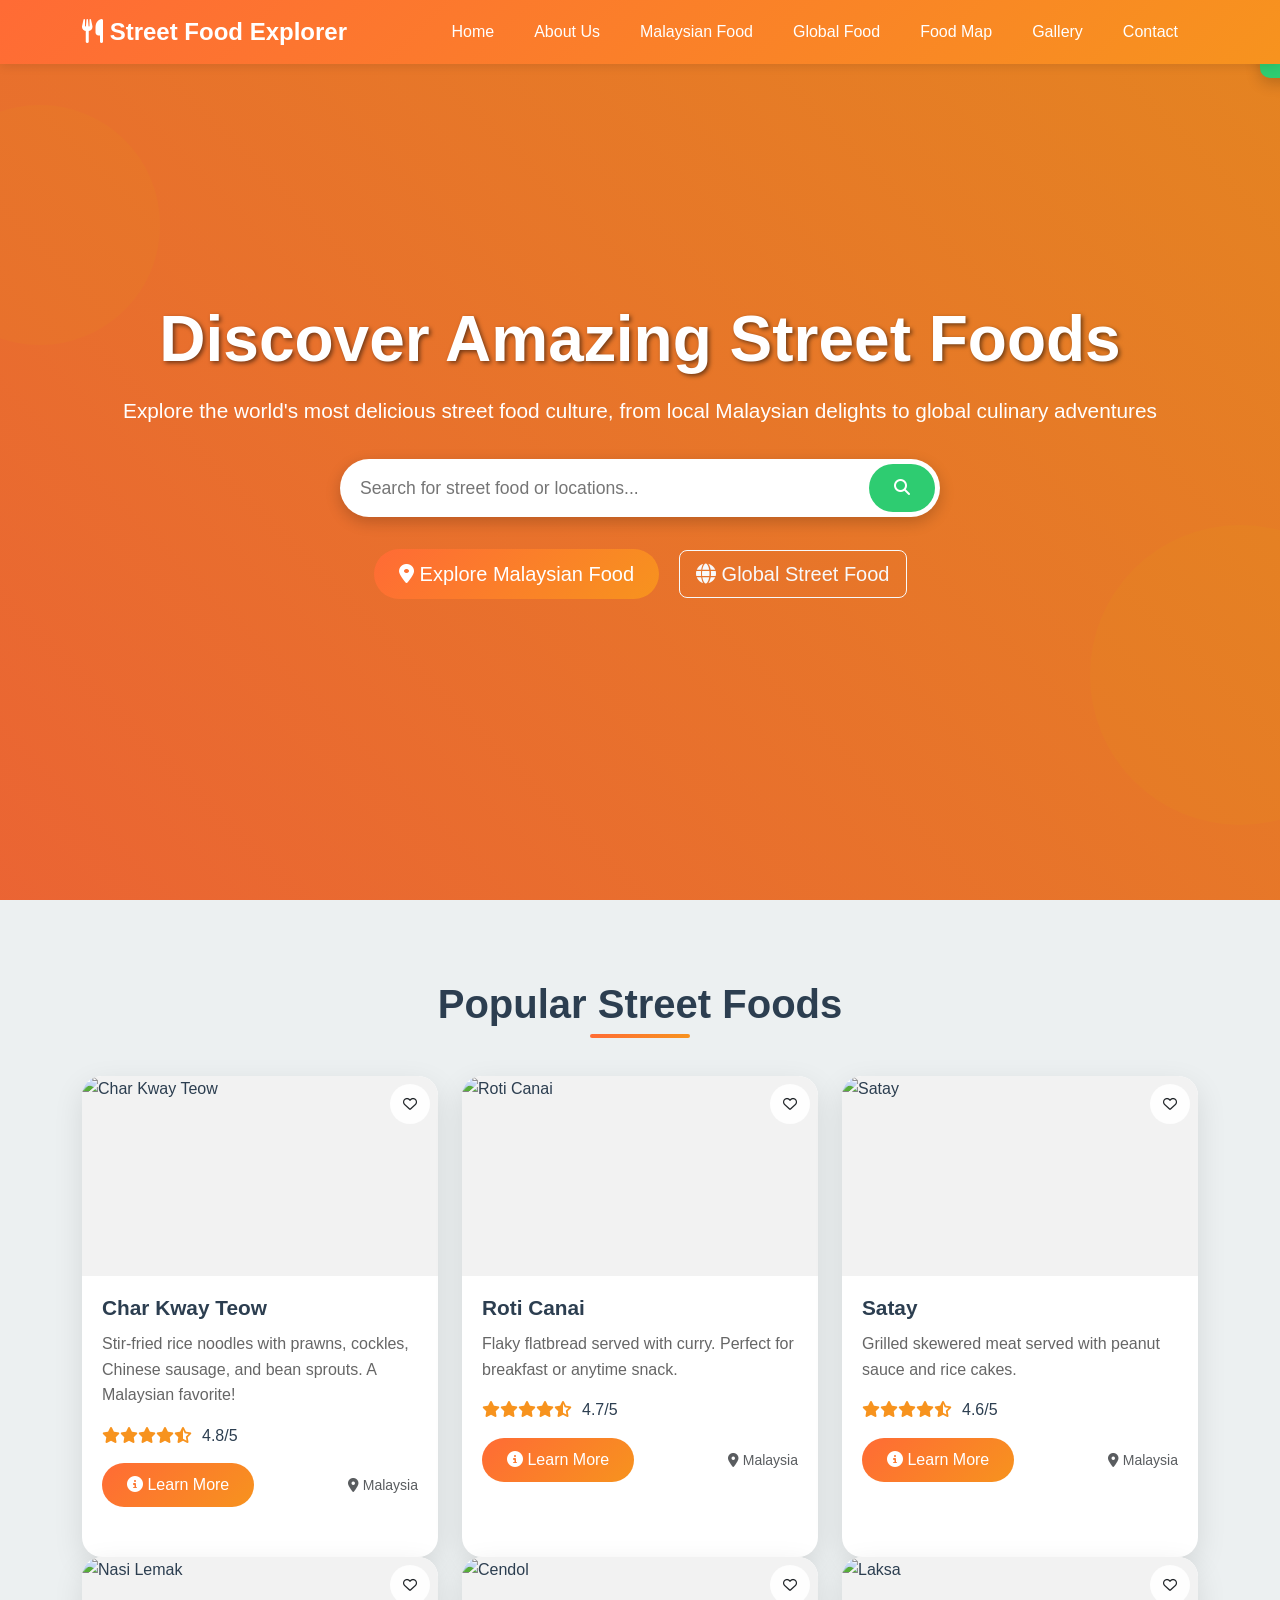
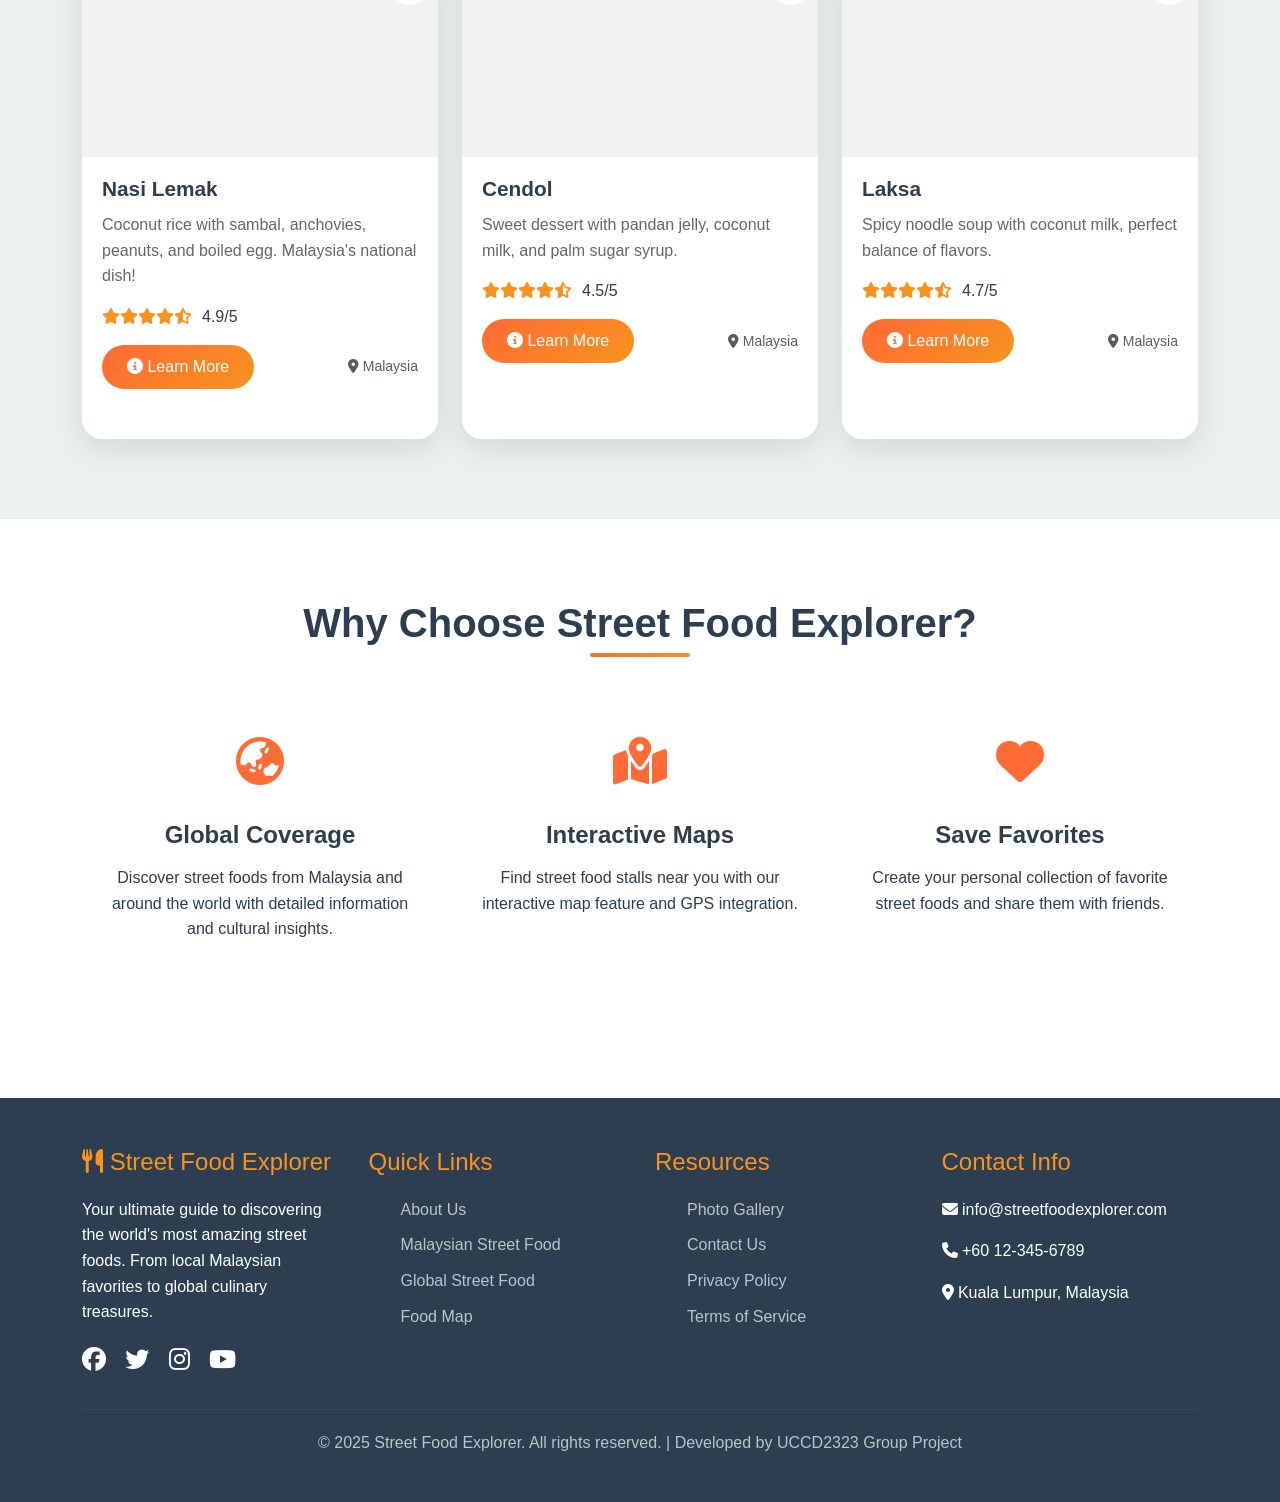
==== index.html @ 6f1123dd "Add files via upload" ====
<!DOCTYPE html>
<html lang="en">

<head>
    <meta charset="UTF-8">
    <meta name="viewport" content="width=device-width, initial-scale=1.0">
    <title>Street Food Explorer - Discover Amazing Street Foods</title>
    <link href="https://cdnjs.cloudflare.com/ajax/libs/bootstrap/5.3.0/css/bootstrap.min.css" rel="stylesheet">
    <link href="https://cdnjs.cloudflare.com/ajax/libs/font-awesome/6.4.0/css/all.min.css" rel="stylesheet">
    <link href="https://cdnjs.cloudflare.com/ajax/libs/animate.css/4.1.1/animate.min.css" rel="stylesheet">
    <style>
        :root {
            --primary-color: #ff6b35;
            --secondary-color: #f7931e;
            --accent-color: #2ecc71;
            --dark-color: #2c3e50;
            --light-color: #ecf0f1;
        }

        * {
            margin: 0;
            padding: 0;
            box-sizing: border-box;
        }

        body {
            font-family: 'Segoe UI', Tahoma, Geneva, Verdana, sans-serif;
            line-height: 1.6;
            color: var(--dark-color);
        }

        /* Navigation */
        .navbar {
            background: linear-gradient(135deg, var(--primary-color), var(--secondary-color));
            box-shadow: 0 2px 10px rgba(0, 0, 0, 0.1);
        }

        .navbar-brand {
            font-weight: bold;
            font-size: 1.5rem;
            color: white !important;
        }

        .navbar-nav .nav-link {
            color: white !important;
            font-weight: 500;
            transition: all 0.3s ease;
            margin: 0 5px;
            border-radius: 5px;
            padding: 8px 15px !important;
        }

        .navbar-nav .nav-link:hover {
            background-color: rgba(255, 255, 255, 0.2);
            transform: translateY(-2px);
        }

        /* Hero Section */
        .hero {
            background: linear-gradient(rgba(0, 0, 0, 0.4), rgba(0, 0, 0, 0.4)), url('data:image/svg+xml,<svg xmlns="http://www.w3.org/2000/svg" viewBox="0 0 1200 600"><rect fill="%23ff6b35" width="1200" height="600"/><circle fill="%23f7931e" cx="200" cy="150" r="80"/><circle fill="%23f7931e" cx="1000" cy="450" r="100"/><rect fill="%23ffffff" opacity="0.1" x="0" y="0" width="1200" height="600"/></svg>');
            background-size: cover;
            background-position: center;
            height: 100vh;
            display: flex;
            align-items: center;
            color: white;
            text-align: center;
            position: relative;
            overflow: hidden;
        }

        .hero::before {
            content: '';
            position: absolute;
            top: 0;
            left: 0;
            right: 0;
            bottom: 0;
            background: linear-gradient(45deg, var(--primary-color), var(--secondary-color));
            opacity: 0.8;
        }

        .hero-content {
            position: relative;
            z-index: 2;
        }

        .hero h1 {
            font-size: 4rem;
            font-weight: bold;
            margin-bottom: 1rem;
            text-shadow: 2px 2px 4px rgba(0, 0, 0, 0.5);
        }

        .hero p {
            font-size: 1.3rem;
            margin-bottom: 2rem;
        }

        .search-container {
            max-width: 600px;
            margin: 2rem auto;
            position: relative;
        }

        .search-input {
            padding: 15px 60px 15px 20px;
            border: none;
            border-radius: 50px;
            font-size: 1.1rem;
            width: 100%;
            box-shadow: 0 5px 15px rgba(0, 0, 0, 0.2);
        }

        .search-btn {
            position: absolute;
            right: 5px;
            top: 5px;
            bottom: 5px;
            border: none;
            background: var(--accent-color);
            color: white;
            border-radius: 50px;
            padding: 0 25px;
            cursor: pointer;
            transition: all 0.3s ease;
        }

        .search-btn:hover {
            background: #27ae60;
            transform: scale(1.05);
        }

        /* Popular Foods Section */
        .popular-foods {
            padding: 80px 0;
            background: var(--light-color);
        }

        .section-title {
            text-align: center;
            margin-bottom: 3rem;
            font-size: 2.5rem;
            font-weight: bold;
            color: var(--dark-color);
            position: relative;
        }

        .section-title::after {
            content: '';
            position: absolute;
            bottom: -10px;
            left: 50%;
            transform: translateX(-50%);
            width: 100px;
            height: 4px;
            background: linear-gradient(135deg, var(--primary-color), var(--secondary-color));
            border-radius: 2px;
        }

        .food-card {
            background: white;
            border-radius: 20px;
            overflow: hidden;
            box-shadow: 0 10px 30px rgba(0, 0, 0, 0.1);
            transition: all 0.3s ease;
            margin-bottom: 30px;
            height: 100%;
        }

        .food-card:hover {
            transform: translateY(-10px);
            box-shadow: 0 20px 40px rgba(0, 0, 0, 0.2);
        }


        .food-image {
            width: 100%;
            height: 200px;
            position: relative;
            overflow: hidden;
            background: #f2f2f2; /* optional placeholder bg */
        }

        .food-image img {
            width: 100%;
            height: 100%;
            object-fit: cover;
            display: block;
        }

        .food-content {
            padding: 20px;
        }

        .food-title {
            font-size: 1.3rem;
            font-weight: bold;
            margin-bottom: 10px;
            color: var(--dark-color);
        }

        .food-description {
            color: #666;
            margin-bottom: 15px;
            line-height: 1.6;
        }

        .food-rating {
            display: flex;
            align-items: center;
            margin-bottom: 15px;
        }

        .stars {
            color: var(--secondary-color);
            margin-right: 10px;
        }

        .btn-custom {
            background: linear-gradient(135deg, var(--primary-color), var(--secondary-color));
            border: none;
            color: white;
            padding: 10px 25px;
            border-radius: 25px;
            text-decoration: none;
            transition: all 0.3s ease;
            display: inline-block;
            font-weight: 500;
        }

        .btn-custom:hover {
            color: white;
            transform: translateY(-2px);
            box-shadow: 0 5px 15px rgba(255, 107, 53, 0.4);
        }

        /* Features Section */
        .features {
            padding: 80px 0;
            background: white;
        }

        .feature-card {
            text-align: center;
            padding: 30px 20px;
            margin-bottom: 30px;
            border-radius: 15px;
            transition: all 0.3s ease;
        }

        .feature-card:hover {
            background: var(--light-color);
            transform: translateY(-5px);
        }

        .feature-icon {
            font-size: 3rem;
            color: var(--primary-color);
            margin-bottom: 20px;
        }

        .feature-title {
            font-size: 1.5rem;
            font-weight: bold;
            margin-bottom: 15px;
            color: var(--dark-color);
        }

        /* Footer */
        .footer {
            background: var(--dark-color);
            color: white;
            padding: 50px 0 30px;
        }

        .footer-content {
            display: grid;
            grid-template-columns: repeat(auto-fit, minmax(250px, 1fr));
            gap: 30px;
            margin-bottom: 30px;
        }

        .footer-section h4 {
            margin-bottom: 20px;
            color: var(--secondary-color);
        }

        .footer-section ul {
            list-style: none;
        }

        .footer-section ul li {
            margin-bottom: 10px;
        }

        .footer-section ul li a {
            color: #bdc3c7;
            text-decoration: none;
            transition: color 0.3s ease;
        }

        .footer-section ul li a:hover {
            color: var(--secondary-color);
        }

        .social-links a {
            color: white;
            font-size: 1.5rem;
            margin-right: 15px;
            transition: all 0.3s ease;
        }

        .social-links a:hover {
            color: var(--secondary-color);
            transform: translateY(-2px);
        }

        .footer-bottom {
            border-top: 1px solid #34495e;
            padding-top: 20px;
            text-align: center;
            color: #bdc3c7;
        }

        /* Responsive Design */
        @media (max-width: 768px) {
            .hero h1 {
                font-size: 2.5rem;
            }

            .hero p {
                font-size: 1.1rem;
            }

            .search-container {
                margin: 1rem;
            }

            .section-title {
                font-size: 2rem;
            }
        }

        /* Animations */
        .fade-in {
            animation: fadeInUp 1s ease-out;
        }

        @keyframes fadeInUp {
            from {
                opacity: 0;
                transform: translateY(30px);
            }

            to {
                opacity: 1;
                transform: translateY(0);
            }
        }

        /* Loading spinner */
        .spinner {
            border: 3px solid #f3f3f3;
            border-top: 3px solid var(--primary-color);
            border-radius: 50%;
            width: 30px;
            height: 30px;
            animation: spin 1s linear infinite;
            margin: 20px auto;
        }

        @keyframes spin {
            0% {
                transform: rotate(0deg);
            }

            100% {
                transform: rotate(360deg);
            }
        }

        /* Modal styles */
        .modal-content {
            border: none;
            border-radius: 15px;
        }

        .modal-header {
            background: linear-gradient(135deg, var(--primary-color), var(--secondary-color));
            color: white;
            border-radius: 15px 15px 0 0;
        }

        .welcome-message {
            position: fixed;
            top: 20px;
            right: 20px;
            background: var(--accent-color);
            color: white;
            padding: 15px 20px;
            border-radius: 10px;
            z-index: 1000;
            box-shadow: 0 5px 15px rgba(0, 0, 0, 0.2);
            transform: translateX(100%);
            transition: transform 0.3s ease;
        }

        .welcome-message.show {
            transform: translateX(0);
        }
    </style>
</head>

<body>
    <!-- Navigation -->
    <nav class="navbar navbar-expand-lg navbar-dark fixed-top">
        <div class="container">
            <a class="navbar-brand" href="#home">
                <i class="fas fa-utensils"></i> Street Food Explorer
            </a>
            <button class="navbar-toggler" type="button" data-bs-toggle="collapse" data-bs-target="#navbarNav">
                <span class="navbar-toggler-icon"></span>
            </button>
            <div class="collapse navbar-collapse" id="navbarNav">
                <ul class="navbar-nav ms-auto">
                    <li class="nav-item">
                        <a class="nav-link active" href="#home">Home</a>
                    </li>
                    <li class="nav-item">
                        <a class="nav-link" href="about.html">About Us</a>
                    </li>
                    <li class="nav-item">
                        <a class="nav-link" href="malaysia.html">Malaysian Food</a>
                    </li>
                    <li class="nav-item">
                        <a class="nav-link" href="global.html">Global Food</a>
                    </li>
                    <li class="nav-item">
                        <a class="nav-link" href="map.html">Food Map</a>
                    </li>
                    <li class="nav-item">
                        <a class="nav-link" href="gallery.html">Gallery</a>
                    </li>
                    <li class="nav-item">
                        <a class="nav-link" href="contact.html">Contact</a>
                    </li>
                </ul>
            </div>
        </div>
    </nav>

    <!-- Welcome Message -->
    <div id="welcomeMessage" class="welcome-message">
        <i class="fas fa-hand-wave"></i> Welcome back!
        <button type="button" class="btn-close btn-close-white ms-2" aria-label="Close"
            onclick="hideWelcome()"></button>
    </div>

    <!-- Hero Section -->
    <section id="home" class="hero">
        <div class="container">
            <div class="hero-content animate__animated animate__fadeInDown">
                <h1 class="display-3 fw-bold">Discover Amazing Street Foods</h1>
                <p class="lead">Explore the world's most delicious street food culture, from local Malaysian delights to
                    global culinary adventures</p>

                <div class="search-container">
                    <input type="text" id="searchInput" class="search-input"
                        placeholder="Search for street food or locations...">
                    <button class="search-btn" onclick="performSearch()">
                        <i class="fas fa-search"></i>
                    </button>
                </div>

                <div class="mt-4">
                    <a href="malaysia.html"
                        class="btn btn-custom btn-lg me-3 animate__animated animate__pulse animate__infinite">
                        <i class="fas fa-map-marker-alt"></i> Explore Malaysian Food
                    </a>
                    <a href="global.html" class="btn btn-outline-light btn-lg">
                        <i class="fas fa-globe"></i> Global Street Food
                    </a>
                </div>
            </div>
        </div>
    </section>

    <!-- Popular Foods Section -->
    <section class="popular-foods">
        <div class="container">
            <h2 class="section-title animate__animated animate__fadeInUp">Popular Street Foods</h2>
            <div class="row" id="popularFoodsContainer">
                <!-- Popular foods will be loaded here -->
            </div>
        </div>
    </section>

    <!-- Features Section -->
    <section class="features">
        <div class="container">
            <h2 class="section-title animate__animated animate__fadeInUp">Why Choose Street Food Explorer?</h2>
            <div class="row">
                <div class="col-md-4">
                    <div class="feature-card animate__animated animate__fadeInLeft">
                        <div class="feature-icon">
                            <i class="fas fa-globe-asia"></i>
                        </div>
                        <h3 class="feature-title">Global Coverage</h3>
                        <p>Discover street foods from Malaysia and around the world with detailed information and
                            cultural insights.</p>
                    </div>
                </div>
                <div class="col-md-4">
                    <div class="feature-card animate__animated animate__fadeInUp">
                        <div class="feature-icon">
                            <i class="fas fa-map-marked-alt"></i>
                        </div>
                        <h3 class="feature-title">Interactive Maps</h3>
                        <p>Find street food stalls near you with our interactive map feature and GPS integration.</p>
                    </div>
                </div>
                <div class="col-md-4">
                    <div class="feature-card animate__animated animate__fadeInRight">
                        <div class="feature-icon">
                            <i class="fas fa-heart"></i>
                        </div>
                        <h3 class="feature-title">Save Favorites</h3>
                        <p>Create your personal collection of favorite street foods and share them with friends.</p>
                    </div>
                </div>
            </div>
        </div>
    </section>

    <!-- Footer -->
    <footer class="footer">
        <div class="container">
            <div class="footer-content">
                <div class="footer-section">
                    <h4><i class="fas fa-utensils"></i> Street Food Explorer</h4>
                    <p>Your ultimate guide to discovering the world's most amazing street foods. From local Malaysian
                        favorites to global culinary treasures.</p>
                    <div class="social-links mt-3">
                        <a href="#" title="Facebook"><i class="fab fa-facebook"></i></a>
                        <a href="#" title="Twitter"><i class="fab fa-twitter"></i></a>
                        <a href="#" title="Instagram"><i class="fab fa-instagram"></i></a>
                        <a href="#" title="YouTube"><i class="fab fa-youtube"></i></a>
                    </div>
                </div>
                <div class="footer-section">
                    <h4>Quick Links</h4>
                    <ul>
                        <li><a href="about.html">About Us</a></li>
                        <li><a href="malaysia.html">Malaysian Street Food</a></li>
                        <li><a href="global.html">Global Street Food</a></li>
                        <li><a href="map.html">Food Map</a></li>
                    </ul>
                </div>
                <div class="footer-section">
                    <h4>Resources</h4>
                    <ul>
                        <li><a href="gallery.html">Photo Gallery</a></li>
                        <li><a href="contact.html">Contact Us</a></li>
                        <li><a href="#" data-bs-toggle="modal" data-bs-target="#privacyModal">Privacy Policy</a></li>
                        <li><a href="#" data-bs-toggle="modal" data-bs-target="#termsModal">Terms of Service</a></li>
                    </ul>
                </div>
                <div class="footer-section">
                    <h4>Contact Info</h4>
                    <p><i class="fas fa-envelope"></i> info@streetfoodexplorer.com</p>
                    <p><i class="fas fa-phone"></i> +60 12-345-6789</p>
                    <p><i class="fas fa-map-marker-alt"></i> Kuala Lumpur, Malaysia</p>
                </div>
            </div>
            <div class="footer-bottom">
                <p>&copy; 2025 Street Food Explorer. All rights reserved. | Developed by UCCD2323 Group Project</p>
            </div>
        </div>
    </footer>

    <!-- Privacy Policy Modal -->
    <div class="modal fade" id="privacyModal" tabindex="-1" aria-labelledby="privacyModalLabel" aria-hidden="true">
        <div class="modal-dialog modal-lg">
            <div class="modal-content">
                <div class="modal-header">
                    <h5 class="modal-title" id="privacyModalLabel">Privacy Policy</h5>
                    <button type="button" class="btn-close btn-close-white" data-bs-dismiss="modal"
                        aria-label="Close"></button>
                </div>
                <div class="modal-body">
                    <h6>Data Collection</h6>
                    <p>We collect information to provide better services to our users. This includes search preferences,
                        favorite foods, and location data when you use our map features.</p>

                    <h6>Use of Cookies</h6>
                    <p>We use cookies and local storage to enhance your browsing experience, remember your preferences,
                        and provide personalized content.</p>

                    <h6>Data Security</h6>
                    <p>We implement appropriate security measures to protect your personal information against
                        unauthorized access, alteration, disclosure, or destruction.</p>
                </div>
                <div class="modal-footer">
                    <button type="button" class="btn btn-secondary" data-bs-dismiss="modal">Close</button>
                </div>
            </div>
        </div>
    </div>

    <!-- Terms Modal -->
    <div class="modal fade" id="termsModal" tabindex="-1" aria-labelledby="termsModalLabel" aria-hidden="true">
        <div class="modal-dialog modal-lg">
            <div class="modal-content">
                <div class="modal-header">
                    <h5 class="modal-title" id="termsModalLabel">Terms of Service</h5>
                    <button type="button" class="btn-close btn-close-white" data-bs-dismiss="modal"
                        aria-label="Close"></button>
                </div>
                <div class="modal-body">
                    <h6>Website Usage</h6>
                    <p>By using Street Food Explorer, you agree to use the site responsibly and not engage in any
                        activities that could harm the site or other users.</p>

                    <h6>Content Guidelines</h6>
                    <p>All user-generated content must be respectful and relevant to street food culture. We reserve the
                        right to remove inappropriate content.</p>

                    <h6>Liability</h6>
                    <p>Street Food Explorer provides information for educational and entertainment purposes. We are not
                        responsible for any food-related incidents or experiences.</p>
                </div>
                <div class="modal-footer">
                    <button type="button" class="btn btn-secondary" data-bs-dismiss="modal">Close</button>
                </div>
            </div>
        </div>
    </div>

    <script src="https://cdnjs.cloudflare.com/ajax/libs/bootstrap/5.3.0/js/bootstrap.bundle.min.js"></script>
    <script src="https://cdnjs.cloudflare.com/ajax/libs/jquery/3.7.0/jquery.min.js"></script>
    <script>
        // Global variables
        let lastSearch = '';
        let visitCount = 0;
        let favoritesList = [];
        let userPreferences = {};

        // Popular foods data
        const popularFoods = [
            {
                id: 1,
                name: "Char Kway Teow",
                description: "Stir-fried rice noodles with prawns, cockles, Chinese sausage, and bean sprouts. A Malaysian favorite!",
                rating: 4.8,
                country: "Malaysia",
                image: "images/char-koay-teow-thumb.jpg",
                category: "Noodles"
            },
            {
                id: 2,
                name: "Roti Canai",
                description: "Flaky flatbread served with curry. Perfect for breakfast or anytime snack.",
                rating: 4.7,
                country: "Malaysia",
                image: "images/RotiCanai-1.jpg",
                category: "Bread"
            },
            {
                id: 3,
                name: "Satay",
                description: "Grilled skewered meat served with peanut sauce and rice cakes.",
                rating: 4.6,
                country: "Malaysia",
                image: "images/main-header.avif",
                category: "Grilled"
            },
            {
                id: 4,
                name: "Nasi Lemak",
                description: "Coconut rice with sambal, anchovies, peanuts, and boiled egg. Malaysia's national dish!",
                rating: 4.9,
                country: "Malaysia",
                image: "images/20231116072724-c2-a9andy_cooks_thumbnails_nasi_lemak_01.webp",
                category: "Rice"
            },
            {
                id: 5,
                name: "Cendol",
                description: "Sweet dessert with pandan jelly, coconut milk, and palm sugar syrup.",
                rating: 4.5,
                country: "Malaysia",
                image: "images/images.webp",
                category: "Dessert"
            },
            {
                id: 6,
                name: "Laksa",
                description: "Spicy noodle soup with coconut milk, perfect balance of flavors.",
                rating: 4.7,
                country: "Malaysia",
                image: "images/curry-laksa-thumb.jpg",
                category: "Soup"
            }
        ];

        // Initialize the website
        $(document).ready(function () {
            initializeStorage();
            loadPopularFoods();
            showWelcomeMessage();
            loadLastSearch();
            trackVisit();
            setupAnimations();

            // Load user preferences
            loadUserPreferences();

            console.log('Street Food Explorer initialized successfully!');
        });

        // Storage Management Functions
        function initializeStorage() {
            // Initialize localStorage for favorites
            if (!localStorage.getItem('streetFood_favorites')) {
                localStorage.setItem('streetFood_favorites', JSON.stringify([]));
            }

            // Initialize localStorage for user preferences
            if (!localStorage.getItem('streetFood_preferences')) {
                const defaultPrefs = {
                    theme: 'light',
                    language: 'en',
                    notifications: true,
                    favoriteCategories: []
                };
                localStorage.setItem('streetFood_preferences', JSON.stringify(defaultPrefs));
            }

            // Initialize sessionStorage for current session
            if (!sessionStorage.getItem('streetFood_session')) {
                const sessionData = {
                    startTime: new Date().toISOString(),
                    pageViews: [],
                    searchHistory: []
                };
                sessionStorage.setItem('streetFood_session', JSON.stringify(sessionData));
            }

            // Load favorites from localStorage
            favoritesList = JSON.parse(localStorage.getItem('streetFood_favorites'));

            console.log('Storage initialized successfully');
        }

        function setCookie(name, value, days) {
            const expires = new Date();
            expires.setTime(expires.getTime() + (days * 24 * 60 * 60 * 1000));
            document.cookie = `${name}=${value};expires=${expires.toUTCString()};path=/`;
        }

        function getCookie(name) {
            const nameEQ = name + "=";
            const ca = document.cookie.split(';');
            for (let i = 0; i < ca.length; i++) {
                let c = ca[i];
                while (c.charAt(0) === ' ') c = c.substring(1, c.length);
                if (c.indexOf(nameEQ) === 0) return c.substring(nameEQ.length, c.length);
            }
            return null;
        }

        function trackVisit() {
            visitCount = parseInt(getCookie('streetFood_visits') || '0') + 1;
            setCookie('streetFood_visits', visitCount, 30);

            // Update session data
            const sessionData = JSON.parse(sessionStorage.getItem('streetFood_session'));
            sessionData.pageViews.push({
                page: 'home',
                timestamp: new Date().toISOString()
            });
            sessionStorage.setItem('streetFood_session', JSON.stringify(sessionData));

            console.log(`Visit #${visitCount} tracked`);
        }

        function showWelcomeMessage() {
            setTimeout(() => {
                const welcomeMsg = document.getElementById('welcomeMessage');
                if (visitCount > 1) {
                    welcomeMsg.querySelector('i').className = 'fas fa-smile';
                    welcomeMsg.innerHTML = `<i class="fas fa-smile"></i> Welcome back! Visit #${visitCount} <button type="button" class="btn-close btn-close-white ms-2" aria-label="Close" onclick="hideWelcome()"></button>`;
                }
                welcomeMsg.classList.add('show');

                setTimeout(() => {
                    welcomeMsg.classList.remove('show');
                }, 5000);
            }, 2000);
        }

        function hideWelcome() {
            document.getElementById('welcomeMessage').classList.remove('show');
        }

        // Search functionality
        function performSearch() {
            const searchInput = document.getElementById('searchInput');
            const searchTerm = searchInput.value.trim();

            if (searchTerm) {
                // Save search to localStorage
                localStorage.setItem('streetFood_lastSearch', searchTerm);

                // Update session search history
                const sessionData = JSON.parse(sessionStorage.getItem('streetFood_session'));
                sessionData.searchHistory.push({
                    term: searchTerm,
                    timestamp: new Date().toISOString()
                });
                sessionStorage.setItem('streetFood_session', JSON.stringify(sessionData));

                // Simulate search results
                showSearchResults(searchTerm);

                console.log(`Search performed: ${searchTerm}`);
            }
        }

        function showSearchResults(searchTerm) {
            // Filter popular foods based on search term
            const results = popularFoods.filter(food =>
                food.name.toLowerCase().includes(searchTerm.toLowerCase()) ||
                food.description.toLowerCase().includes(searchTerm.toLowerCase()) ||
                food.category.toLowerCase().includes(searchTerm.toLowerCase())
            );

            if (results.length > 0) {
                // Update the popular foods container with search results
                const container = document.getElementById('popularFoodsContainer');
                container.innerHTML = `<div class="col-12"><h4>Search Results for "${searchTerm}":</h4></div>`;

                results.forEach(food => {
                    const foodCard = createFoodCard(food);
                    container.innerHTML += foodCard;
                });
            } else {
                alert(`No results found for "${searchTerm}". Try searching for Malaysian foods like "nasi lemak" or "char kway teow"`);
            }
        }

        function loadLastSearch() {
            const lastSearch = localStorage.getItem('streetFood_lastSearch');
            if (lastSearch) {
                document.getElementById('searchInput').placeholder = `Last search: ${lastSearch}`;
            }
        }

        // Food card creation and management
        function loadPopularFoods() {
            const container = document.getElementById('popularFoodsContainer');
            container.innerHTML = '';

            popularFoods.forEach(food => {
                const foodCard = createFoodCard(food);
                container.innerHTML += foodCard;
            });

            // Add event listeners for favorite buttons
            setTimeout(() => {
                $('.favorite-btn').on('click', function () {
                    const foodId = parseInt($(this).data('food-id'));
                    toggleFavorite(foodId);
                });
            }, 100);
        }

        function createFoodCard(food) {
            const isFavorite = favoritesList.includes(food.id);
            const favoriteClass = isFavorite ? 'fas' : 'far';
            const favoriteColor = isFavorite ? 'color: #e74c3c;' : '';

            return `
            <div class="col-lg-4 col-md-6 fade-in">
                <div class="food-card">
                    <div class="food-image" style="position: relative;">
                        <img src="${food.image}" alt="${food.name}">
                        <button class="btn btn-sm position-absolute top-0 end-0 m-2 favorite-btn" 
                                data-food-id="${food.id}" 
                                style="background: rgba(255,255,255,0.9); border: none; border-radius: 50%; width: 40px; height: 40px;">
                            <i class="${favoriteClass} fa-heart" style="${favoriteColor}"></i>
                        </button>
                        </div>
                        <div class="food-content">
                            <h5 class="food-title">${food.name}</h5>
                            <p class="food-description">${food.description}</p>
                            <div class="food-rating">
                                <div class="stars">
                                    ${generateStars(food.rating)}
                                </div>
                                <span class="rating-text">${food.rating}/5</span>
                            </div>
                            <div class="d-flex justify-content-between align-items-center">
                                <a href="details.html?id=${food.id}" class="btn btn-custom">
                                    <i class="fas fa-info-circle"></i> Learn More
                                </a>
                                <small class="text-muted">
                                    <i class="fas fa-map-marker-alt"></i> ${food.country}
                                </small>
                            </div>
                        </div>
                    </div>
                </div>
            `;
        }

        function generateStars(rating) {
            const fullStars = Math.floor(rating);
            const hasHalfStar = rating % 1 !== 0;
            let stars = '';

            for (let i = 0; i < fullStars; i++) {
                stars += '<i class="fas fa-star"></i>';
            }

            if (hasHalfStar) {
                stars += '<i class="fas fa-star-half-alt"></i>';
            }

            const emptyStars = 5 - Math.ceil(rating);
            for (let i = 0; i < emptyStars; i++) {
                stars += '<i class="far fa-star"></i>';
            }

            return stars;
        }

        function toggleFavorite(foodId) {
            const index = favoritesList.indexOf(foodId);

            if (index > -1) {
                // Remove from favorites
                favoritesList.splice(index, 1);
                showNotification('Removed from favorites', 'info');
            } else {
                // Add to favorites
                favoritesList.push(foodId);
                showNotification('Added to favorites!', 'success');
            }

            // Update localStorage
            localStorage.setItem('streetFood_favorites', JSON.stringify(favoritesList));

            // Refresh the display
            loadPopularFoods();

            console.log('Favorites updated:', favoritesList);
        }

        function showNotification(message, type = 'info') {
            const notification = $(`
                <div class="alert alert-${type === 'success' ? 'success' : 'info'} position-fixed" 
                     style="top: 80px; right: 20px; z-index: 9999; min-width: 250px;">
                    <i class="fas fa-${type === 'success' ? 'check-circle' : 'info-circle'}"></i>
                    ${message}
                    <button type="button" class="btn-close ms-2" data-bs-dismiss="alert"></button>
                </div>
            `);

            $('body').append(notification);

            setTimeout(() => {
                notification.fadeOut(() => notification.remove());
            }, 3000);
        }

        // User preferences management
        function loadUserPreferences() {
            userPreferences = JSON.parse(localStorage.getItem('streetFood_preferences'));

            // Apply theme if needed
            if (userPreferences.theme === 'dark') {
                document.body.classList.add('dark-theme');
            }

            console.log('User preferences loaded:', userPreferences);
        }

        function updateUserPreferences(newPrefs) {
            userPreferences = { ...userPreferences, ...newPrefs };
            localStorage.setItem('streetFood_preferences', JSON.stringify(userPreferences));
            console.log('Preferences updated:', userPreferences);
        }

        // Animation setup
        function setupAnimations() {
            // Intersection Observer for scroll animations
            const observerOptions = {
                threshold: 0.1,
                rootMargin: '0px 0px -50px 0px'
            };

            const observer = new IntersectionObserver((entries) => {
                entries.forEach(entry => {
                    if (entry.isIntersecting) {
                        entry.target.classList.add('animate__animated', 'animate__fadeInUp');
                    }
                });
            }, observerOptions);

            // Observe elements for animation
            document.querySelectorAll('.food-card, .feature-card').forEach(el => {
                observer.observe(el);
            });
        }

        // Search input event listeners
        document.addEventListener('DOMContentLoaded', function () {
            const searchInput = document.getElementById('searchInput');

            searchInput.addEventListener('keypress', function (e) {
                if (e.key === 'Enter') {
                    performSearch();
                }
            });

            // Add autocomplete suggestions
            searchInput.addEventListener('input', function (e) {
                const value = e.target.value.toLowerCase();
                if (value.length > 2) {
                    showSearchSuggestions(value);
                } else {
                    hideSearchSuggestions();
                }
            });
        });

        function showSearchSuggestions(query) {
            const suggestions = [
                'nasi lemak', 'char kway teow', 'roti canai', 'satay', 'laksa',
                'cendol', 'teh tarik', 'mee goreng', 'rendang', 'asam laksa'
            ].filter(item => item.includes(query));

            if (suggestions.length > 0) {
                let suggestionHTML = '<div class="search-suggestions position-absolute w-100 bg-white border rounded shadow-sm" style="top: 100%; z-index: 1000;">';

                suggestions.slice(0, 5).forEach(suggestion => {
                    suggestionHTML += `<div class="suggestion-item p-2 border-bottom" style="cursor: pointer;" onclick="selectSuggestion('${suggestion}')">${suggestion}</div>`;
                });

                suggestionHTML += '</div>';

                const searchContainer = document.querySelector('.search-container');
                const existingSuggestions = searchContainer.querySelector('.search-suggestions');
                if (existingSuggestions) {
                    existingSuggestions.remove();
                }
                searchContainer.insertAdjacentHTML('beforeend', suggestionHTML);
            }
        }

        function hideSearchSuggestions() {
            const suggestions = document.querySelector('.search-suggestions');
            if (suggestions) {
                suggestions.remove();
            }
        }

        function selectSuggestion(suggestion) {
            document.getElementById('searchInput').value = suggestion;
            hideSearchSuggestions();
            performSearch();
        }

        // Analytics and tracking functions
        function trackUserInteraction(action, details = {}) {
            const sessionData = JSON.parse(sessionStorage.getItem('streetFood_session'));

            if (!sessionData.interactions) {
                sessionData.interactions = [];
            }

            sessionData.interactions.push({
                action: action,
                details: details,
                timestamp: new Date().toISOString()
            });

            sessionStorage.setItem('streetFood_session', JSON.stringify(sessionData));
        }

        // API integration for enhanced functionality
        async function fetchFoodData() {
            try {
                // Simulate API call for demo purposes
                const response = await new Promise(resolve => {
                    setTimeout(() => {
                        resolve({
                            foods: popularFoods,
                            totalCount: popularFoods.length,
                            lastUpdated: new Date().toISOString()
                        });
                    }, 1000);
                });

                console.log('Food data fetched successfully');
                return response;
            } catch (error) {
                console.error('Error fetching food data:', error);
                return null;
            }
        }

        // Keyboard shortcuts
        document.addEventListener('keydown', function (e) {
            // Alt + S for search focus
            if (e.altKey && e.key === 's') {
                e.preventDefault();
                document.getElementById('searchInput').focus();
            }

            // Alt + H for home
            if (e.altKey && e.key === 'h') {
                e.preventDefault();
                window.location.href = '#home';
            }
        });

        // Cleanup function for page unload
        window.addEventListener('beforeunload', function () {
            // Update session end time
            const sessionData = JSON.parse(sessionStorage.getItem('streetFood_session'));
            sessionData.endTime = new Date().toISOString();
            sessionStorage.setItem('streetFood_session', JSON.stringify(sessionData));
        });

        // Social media sharing functions
        function shareOnFacebook(url, title) {
            const shareUrl = `https://www.facebook.com/sharer/sharer.php?u=${encodeURIComponent(url)}&quote=${encodeURIComponent(title)}`;
            window.open(shareUrl, '_blank', 'width=600,height=400');
            trackUserInteraction('social_share', { platform: 'facebook', content: title });
        }

        function shareOnTwitter(url, title) {
            const shareUrl = `https://twitter.com/intent/tweet?url=${encodeURIComponent(url)}&text=${encodeURIComponent(title)}`;
            window.open(shareUrl, '_blank', 'width=600,height=400');
            trackUserInteraction('social_share', { platform: 'twitter', content: title });
        }

        // Print functionality
        function printPage() {
            window.print();
            trackUserInteraction('print_page');
        }

        // Export data function
        function exportFavorites() {
            const favoriteFoods = popularFoods.filter(food => favoritesList.includes(food.id));
            const dataStr = JSON.stringify(favoriteFoods, null, 2);
            const dataBlob = new Blob([dataStr], { type: 'application/json' });
            const url = URL.createObjectURL(dataBlob);

            const link = document.createElement('a');
            link.href = url;
            link.download = 'my_favorite_street_foods.json';
            link.click();

            trackUserInteraction('export_favorites', { count: favoriteFoods.length });
        }

        console.log('🍜 Street Food Explorer - Home Page Loaded Successfully!');
        console.log('📱 Mobile responsive design activated');
        console.log('💾 Storage systems initialized');
        console.log('🎨 Animations and interactions ready');
    </script>
</body>

</html>
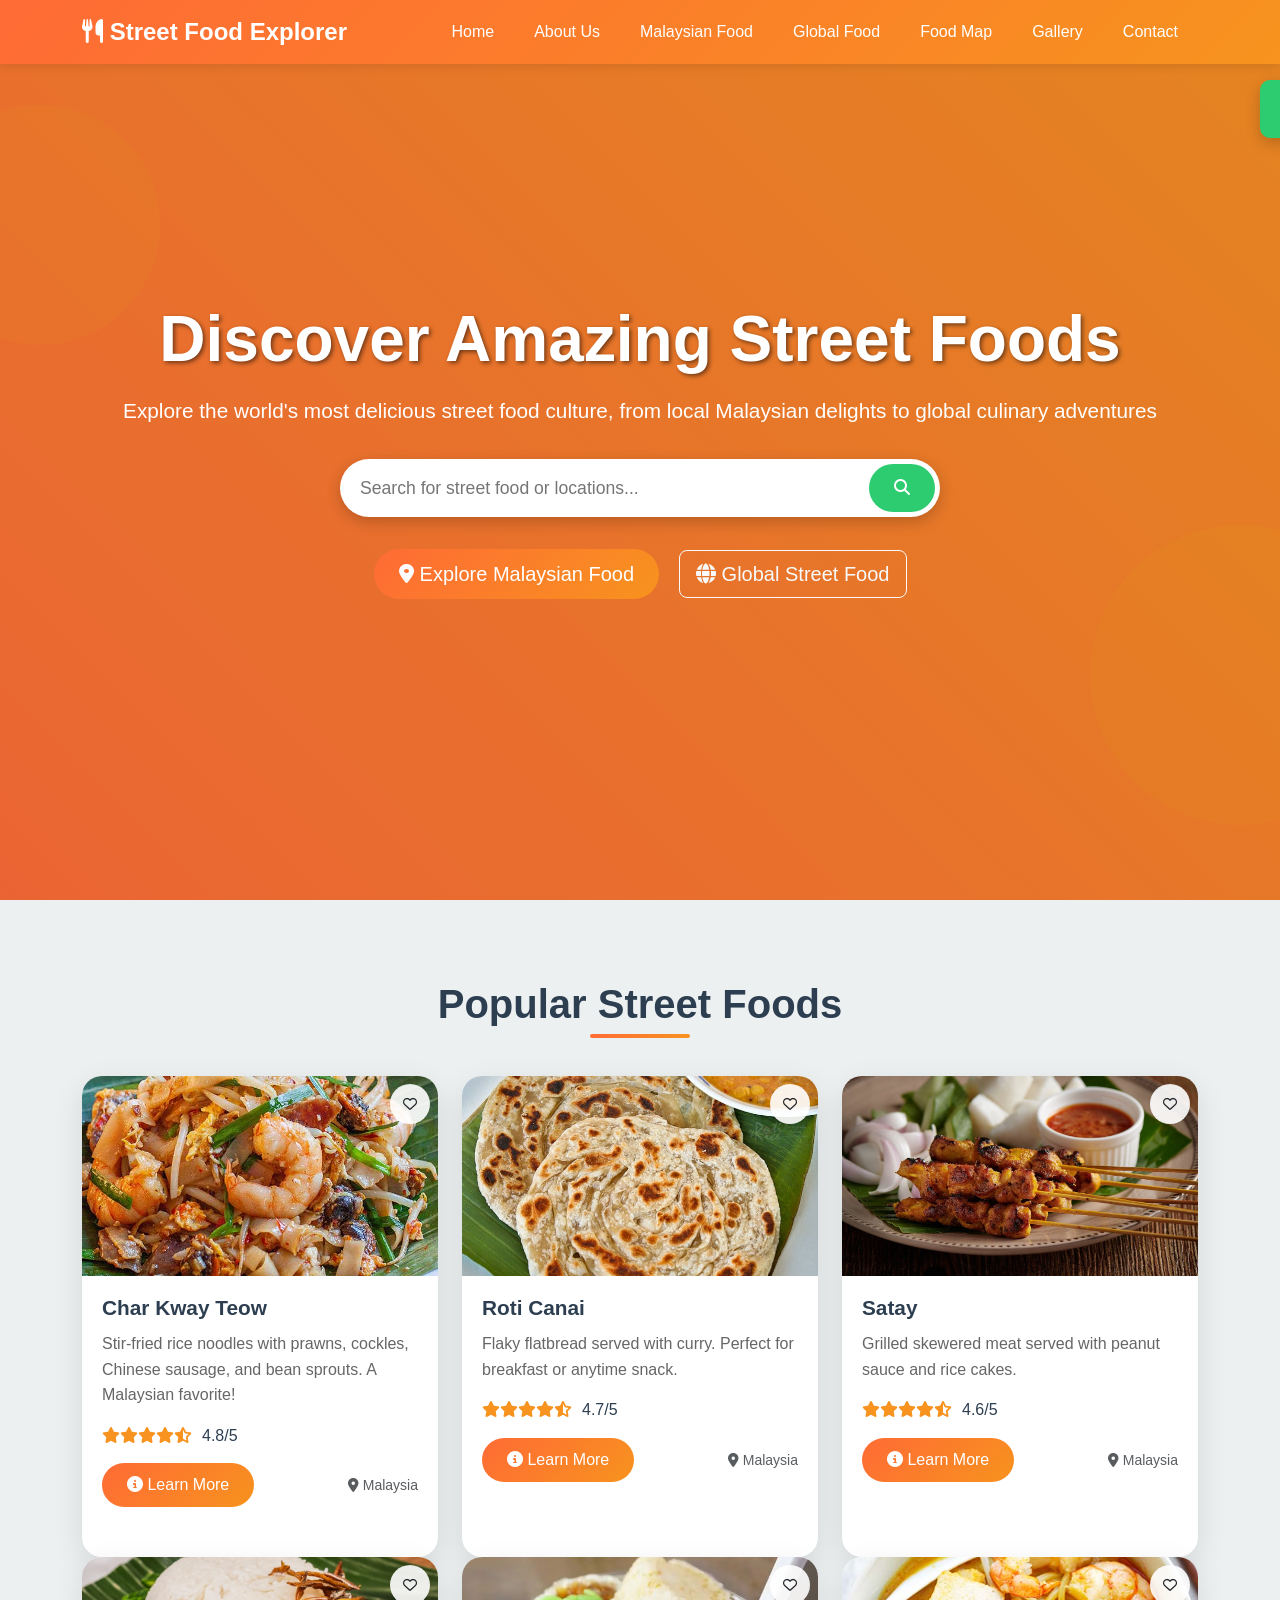
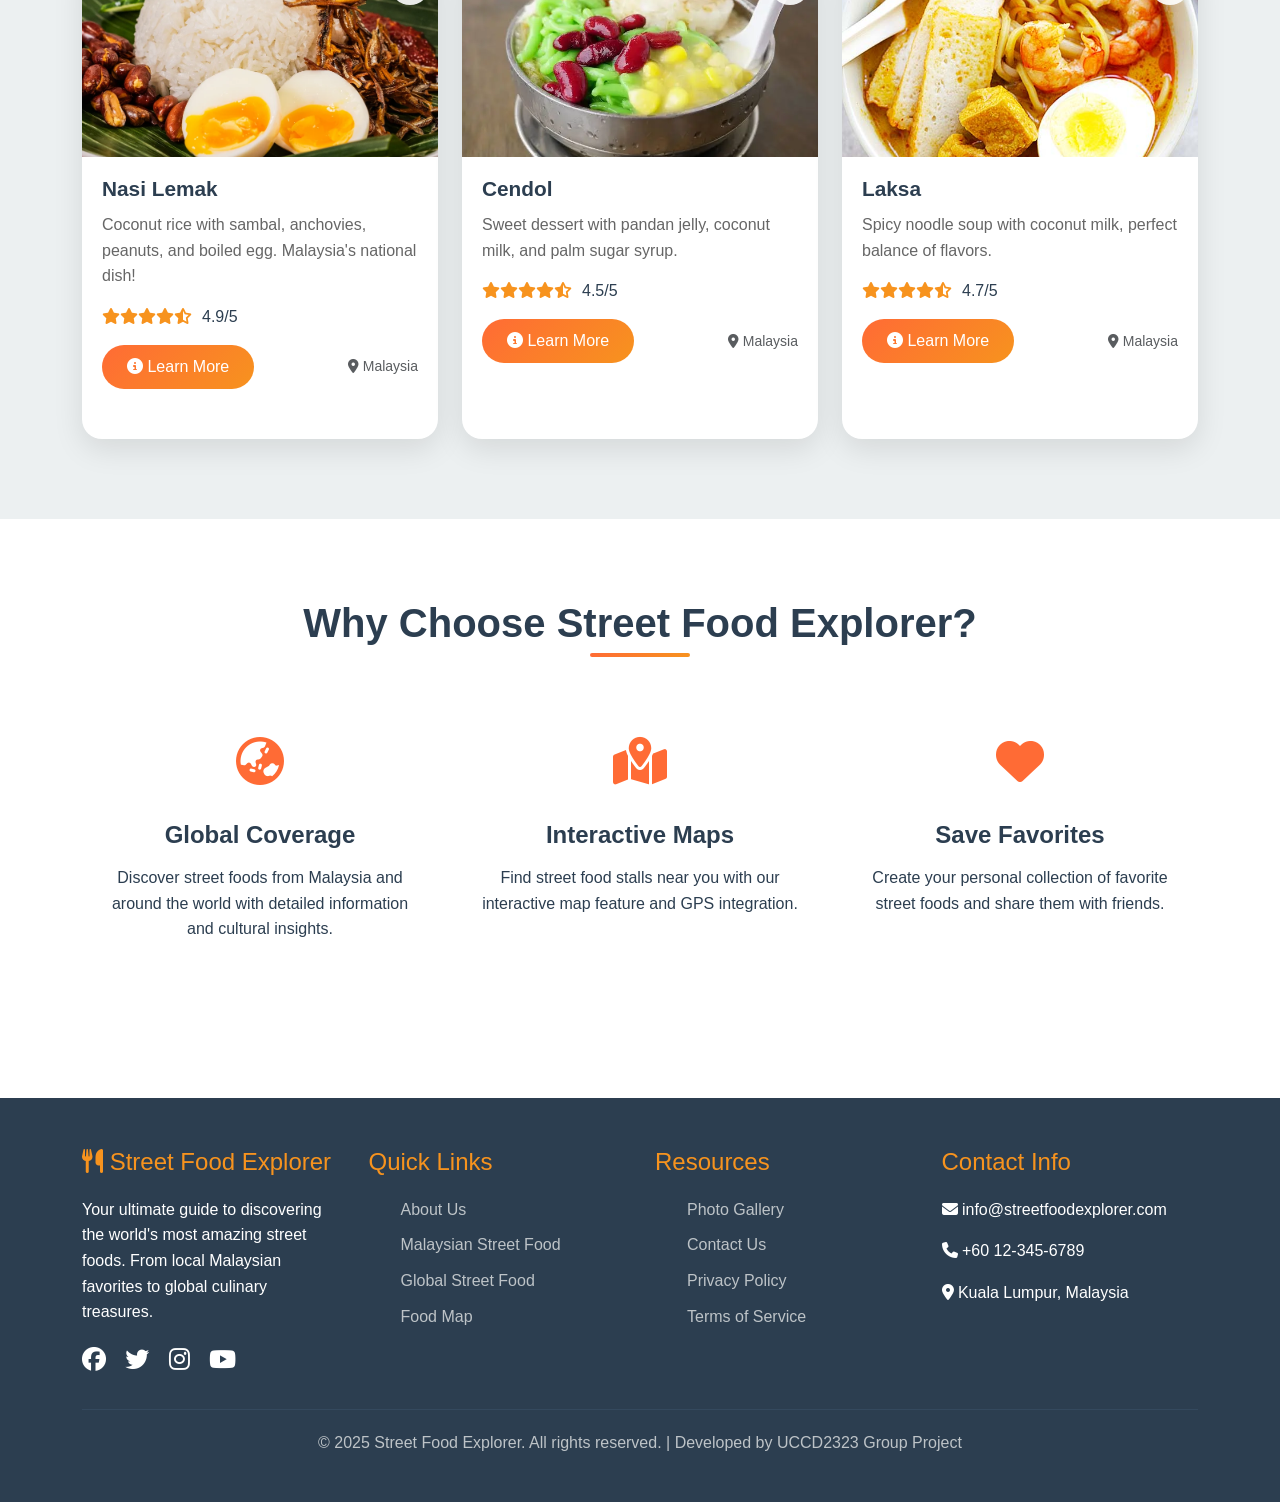
==== commit 537e7e97: "Update index.html" ====
--- a/index.html
+++ b/index.html
@@ -283,6 +283,7 @@
 
         .footer-section h4 {
             margin-bottom: 20px;
+
             color: var(--secondary-color);
         }
 
@@ -394,7 +395,7 @@
 
         .welcome-message {
             position: fixed;
-            top: 20px;
+            top: 80px;
             right: 20px;
             background: var(--accent-color);
             color: white;
@@ -1176,4 +1177,4 @@
     </script>
 </body>
 
-</html>+</html>
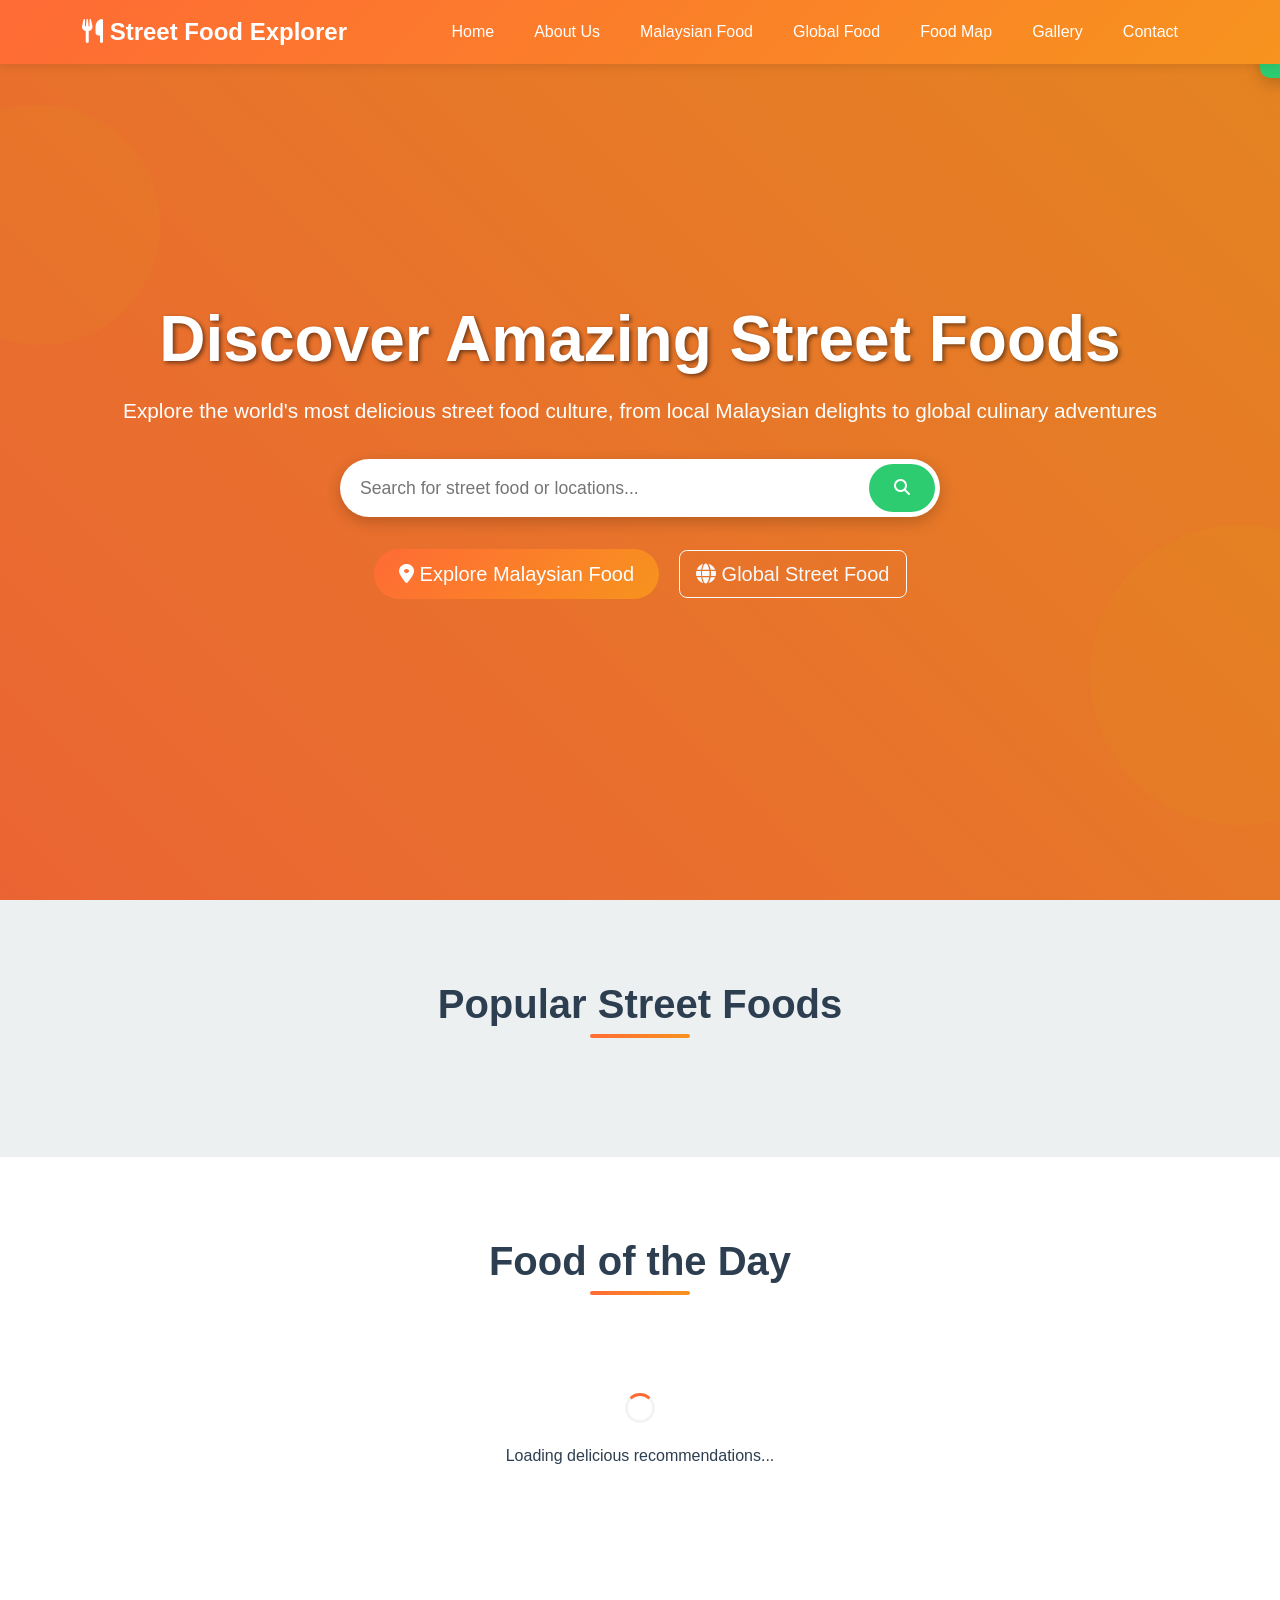
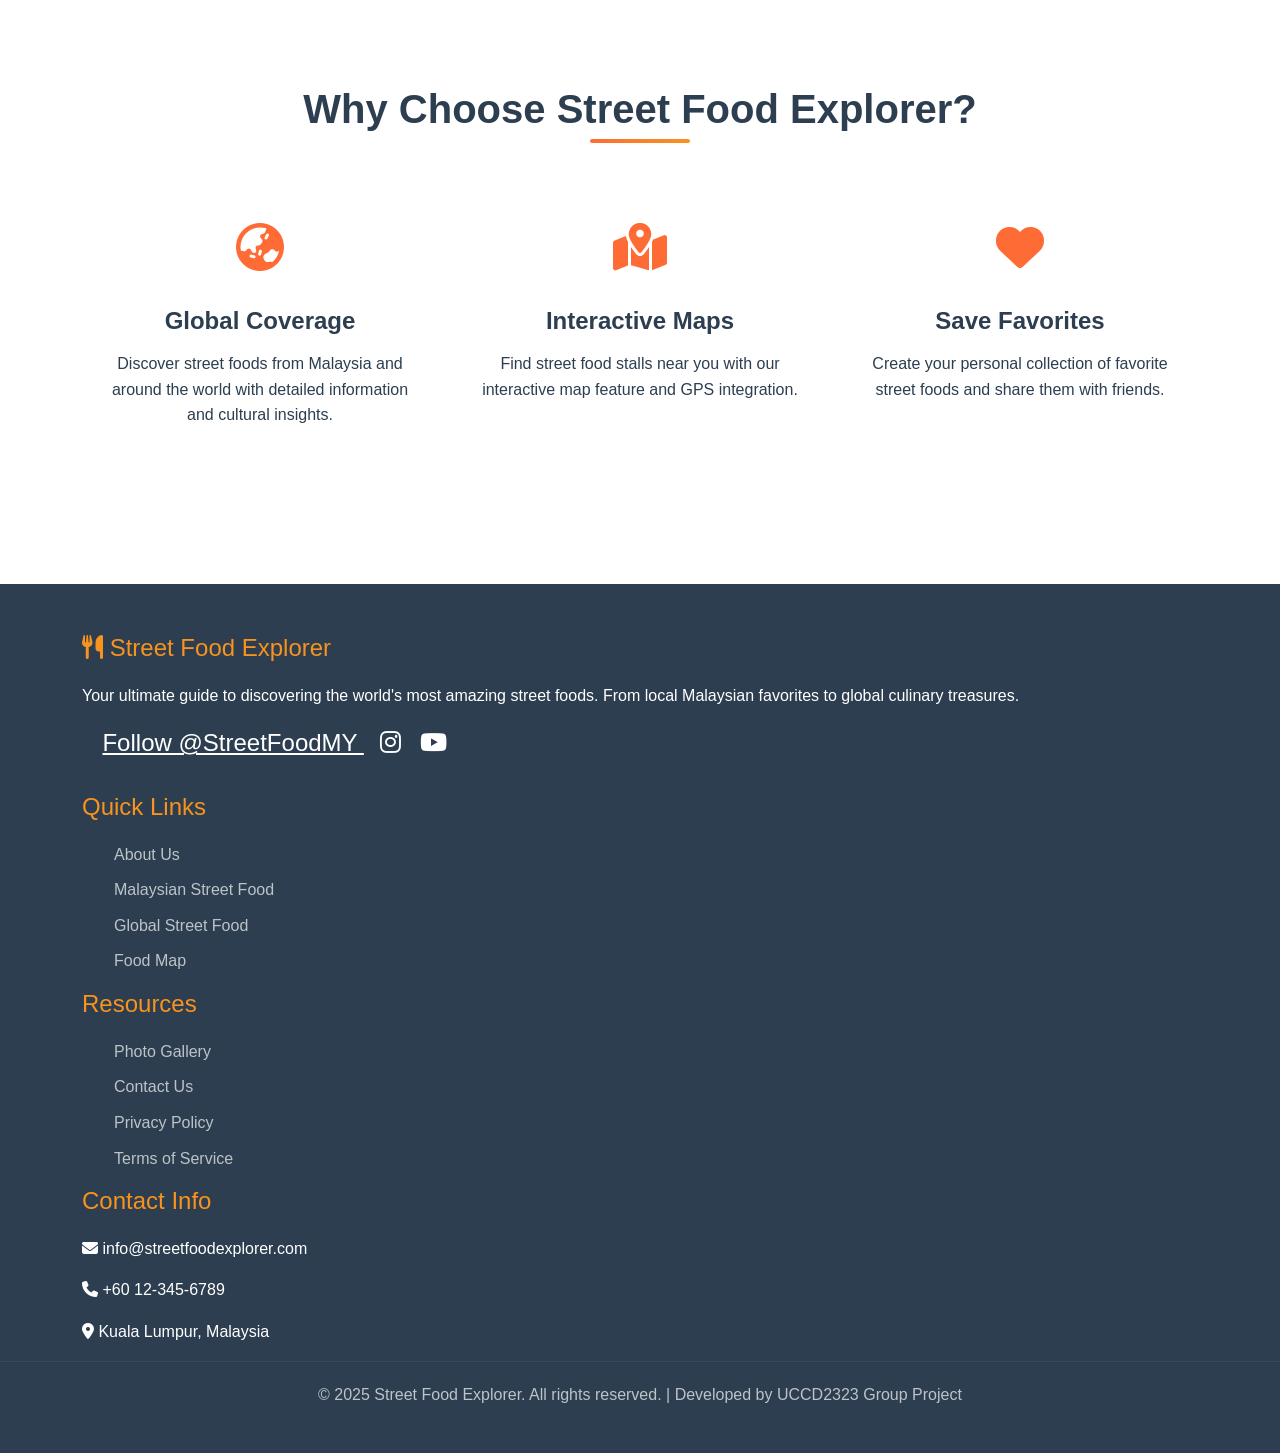
==== commit 105aba2a: "test" ====
--- a/index.html
+++ b/index.html
@@ -17,6 +17,34 @@
             --light-color: #ecf0f1;
         }
 
+                .api-section {
+            padding: 80px 0;
+            background: white;
+            border-top: 1px solid #eee;
+        }
+        
+        .api-loading {
+            text-align: center;
+            padding: 40px;
+        }
+        
+        .food-of-day-card {
+            background: white;
+            border-radius: 15px;
+            box-shadow: 0 10px 30px rgba(0, 0, 0, 0.1);
+            padding: 30px;
+            margin-bottom: 30px;
+            text-align: center;
+        }
+        
+        .food-of-day-card img {
+            width: 200px;
+            height: 200px;
+            border-radius: 15px;
+            object-fit: cover;
+            margin-bottom: 20px;
+        }
+
         * {
             margin: 0;
             padding: 0;
@@ -283,7 +311,6 @@
 
         .footer-section h4 {
             margin-bottom: 20px;
-
             color: var(--secondary-color);
         }
 
@@ -395,7 +422,7 @@
 
         .welcome-message {
             position: fixed;
-            top: 80px;
+            top: 20px;
             right: 20px;
             background: var(--accent-color);
             color: white;
@@ -414,6 +441,12 @@
 </head>
 
 <body>
+    <!-- Facebook SDK -->
+    <div id="fb-root"></div>
+    
+    <!-- Twitter SDK -->
+    <script async src="https://platform.twitter.com/widgets.js" charset="utf-8"></script>
+
     <!-- Navigation -->
     <nav class="navbar navbar-expand-lg navbar-dark fixed-top">
         <div class="container">
@@ -497,6 +530,16 @@
         </div>
     </section>
 
+    <section class="api-section">
+        <div class="container">
+            <h2 class="section-title">Food of the Day</h2>
+            <div id="foodOfDayContainer" class="api-loading">
+                <div class="spinner"></div>
+                <p>Loading delicious recommendations...</p>
+            </div>
+        </div>
+    </section>
+
     <!-- Features Section -->
     <section class="features">
         <div class="container">
@@ -542,12 +585,32 @@
                     <h4><i class="fas fa-utensils"></i> Street Food Explorer</h4>
                     <p>Your ultimate guide to discovering the world's most amazing street foods. From local Malaysian
                         favorites to global culinary treasures.</p>
+                        
                     <div class="social-links mt-3">
-                        <a href="#" title="Facebook"><i class="fab fa-facebook"></i></a>
-                        <a href="#" title="Twitter"><i class="fab fa-twitter"></i></a>
-                        <a href="#" title="Instagram"><i class="fab fa-instagram"></i></a>
+                        <!-- Facebook Like Button -->
+                        <div class="fb-like d-inline-block me-3" 
+                             data-href="https://your-website-url.com" 
+                             data-width="" 
+                             data-layout="button_count" 
+                             data-action="like" 
+                             data-size="small" 
+                             data-share="true">
+                        </div>
+                        
+                        <!-- Twitter Follow Button -->
+                        <a href="https://twitter.com/streetfoodmy" 
+                           class="twitter-follow-button me-3" 
+                           data-show-count="true" 
+                           data-size="large">
+                           Follow @StreetFoodMY
+                        </a>
+                        
+                        <!-- Traditional social links -->
+                        <a href="#" title="Instagram" onclick="shareOnInstagram()"><i class="fab fa-instagram"></i></a>
                         <a href="#" title="YouTube"><i class="fab fa-youtube"></i></a>
                     </div>
+                </div>
+
                 </div>
                 <div class="footer-section">
                     <h4>Quick Links</h4>
@@ -705,20 +768,185 @@
             }
         ];
 
+                async function fetchFoodRecommendations() {
+            try {
+                // Using TheMealDB API (free, no API key required)
+                const response = await fetch('https://www.themealdb.com/api/json/v1/1/random.php');
+                const data = await response.json();
+                return data.meals ? data.meals[0] : null;
+            } catch (error) {
+                console.error('API Error:', error);
+                return null;
+            }
+        }
+
+        // jQuery AJAX implementation for assignment requirement
+        function loadFoodOfTheDay() {
+            $('#foodOfDayContainer').html(`
+                <div class="api-loading">
+                    <div class="spinner"></div>
+                    <p>Loading today's featured dish...</p>
+                </div>
+            `);
+
+            $.ajax({
+                url: 'https://www.themealdb.com/api/json/v1/1/random.php',
+                method: 'GET',
+                dataType: 'json',
+                success: function(data) {
+                    if (data.meals && data.meals[0]) {
+                        const meal = data.meals[0];
+                        showFoodOfTheDay(meal);
+                        
+                        // Store API data in sessionStorage for demo
+                        const apiData = {
+                            meal: meal,
+                            timestamp: new Date().toISOString()
+                        };
+                        sessionStorage.setItem('todaysFeaturedFood', JSON.stringify(apiData));
+                        
+                        console.log('✅ API call successful - Food of the day loaded');
+                    }
+                },
+                error: function(xhr, status, error) {
+                    console.log('⚠️ API call failed - using fallback data');
+                    showFallbackFood();
+                },
+                timeout: 5000
+            });
+        }
+
+        function showFoodOfTheDay(meal) {
+            const container = $('#foodOfDayContainer');
+            const foodCard = `
+                <div class="food-of-day-card animate__animated animate__fadeInUp">
+                    <img src="${meal.strMealThumb}" alt="${meal.strMeal}" loading="lazy">
+                    <h4>${meal.strMeal}</h4>
+                    <p class="text-muted">Category: ${meal.strCategory} | Origin: ${meal.strArea}</p>
+                    <p>${meal.strInstructions.substring(0, 200)}...</p>
+                    <div class="mt-3">
+                        <button class="btn btn-custom me-2" onclick="addToFavorites('${meal.idMeal}', '${meal.strMeal}')">
+                            <i class="fas fa-heart"></i> Add to Favorites
+                        </button>
+                        <button class="btn btn-outline-primary" onclick="shareFood('${meal.strMeal}', '${meal.strMealThumb}')">
+                            <i class="fas fa-share"></i> Share
+                        </button>
+                    </div>
+                </div>
+            `;
+            container.html(foodCard);
+        }
+
+        function showFallbackFood() {
+            const container = $('#foodOfDayContainer');
+            const fallbackCard = `
+                <div class="food-of-day-card">
+                    <img src="images/nasi-lemak-placeholder.jpg" alt="Nasi Lemak" loading="lazy">
+                    <h4>Nasi Lemak</h4>
+                    <p class="text-muted">Category: Malaysian Cuisine | Origin: Malaysia</p>
+                    <p>Malaysia's national dish featuring coconut rice, sambal, anchovies, and boiled egg. A perfect harmony of flavors!</p>
+                    <div class="mt-3">
+                        <button class="btn btn-custom" onclick="alert('Demo: Added to favorites!')">
+                            <i class="fas fa-heart"></i> Add to Favorites
+                        </button>
+                    </div>
+                </div>
+            `;
+            <p class="text-muted">*Sample data - API unavailable</p>
+            container.html(fallbackCard);
+        }
+
+        // Enhanced storage functions with better error handling
+        function safeLocalStorageSet(key, value) {
+            try {
+                localStorage.setItem(key, JSON.stringify(value));
+                return true;
+            } catch (error) {
+                console.error('LocalStorage error:', error);
+                return false;
+            }
+        }
+
+        function safeLocalStorageGet(key) {
+            try {
+                const item = localStorage.getItem(key);
+                return item ? JSON.parse(item) : null;
+            } catch (error) {
+                console.error('LocalStorage read error:', error);
+                return null;
+            }
+        }
+
+        // Enhanced social media sharing functions
+        function shareFood(foodName, imageUrl) {
+            const shareData = {
+                title: `Check out ${foodName}!`,
+                text: `Discovered this amazing dish on Street Food Explorer: ${foodName}`,
+                url: window.location.href
+            };
+
+            if (navigator.share) {
+                navigator.share(shareData);
+            } else {
+                // Fallback for browsers without native sharing
+                shareOnFacebook(window.location.href, shareData.title);
+            }
+        }
+
+        function shareOnInstagram() {
+            // Instagram doesn't have a direct web sharing API
+            // So we copy a share message to clipboard
+            const shareText = "Discover amazing street foods at Street Food Explorer! 🍜 #streetfood #malaysianfood";
+            navigator.clipboard.writeText(shareText).then(() => {
+                alert('Share text copied to clipboard! You can now paste it on Instagram.');
+            });
+        }
+
         // Initialize the website
         $(document).ready(function () {
+            // Keep all your existing initialization code...
             initializeStorage();
             loadPopularFoods();
             showWelcomeMessage();
             loadLastSearch();
             trackVisit();
             setupAnimations();
-
-            // Load user preferences
             loadUserPreferences();
 
+            // 📍 ADD these new calls
+            loadFoodOfTheDay(); // Load API content
+            
+            // Initialize social media widgets after page load
+            setTimeout(() => {
+                if (typeof twttr !== 'undefined') {
+                    twttr.widgets.load();
+                }
+            }, 2000);
+
             console.log('Street Food Explorer initialized successfully!');
+            console.log('🌐 API integration active');
+            console.log('📱 Social media plugins loaded');
         });
+
+                function toggleFavorite(foodId) {
+            const index = favoritesList.indexOf(foodId);
+
+            if (index > -1) {
+                favoritesList.splice(index, 1);
+                showNotification('Removed from favorites', 'info');
+            } else {
+                favoritesList.push(foodId);
+                showNotification('Added to favorites!', 'success');
+            }
+
+            // Enhanced localStorage with error handling
+            if (!safeLocalStorageSet('streetFood_favorites', favoritesList)) {
+                showNotification('Unable to save favorites. Please check your browser settings.', 'warning');
+            }
+
+            loadPopularFoods();
+            console.log('Favorites updated:', favoritesList);
+        }
 
         // Storage Management Functions
         function initializeStorage() {
@@ -1177,4 +1405,4 @@
     </script>
 </body>
 
-</html>
+</html>
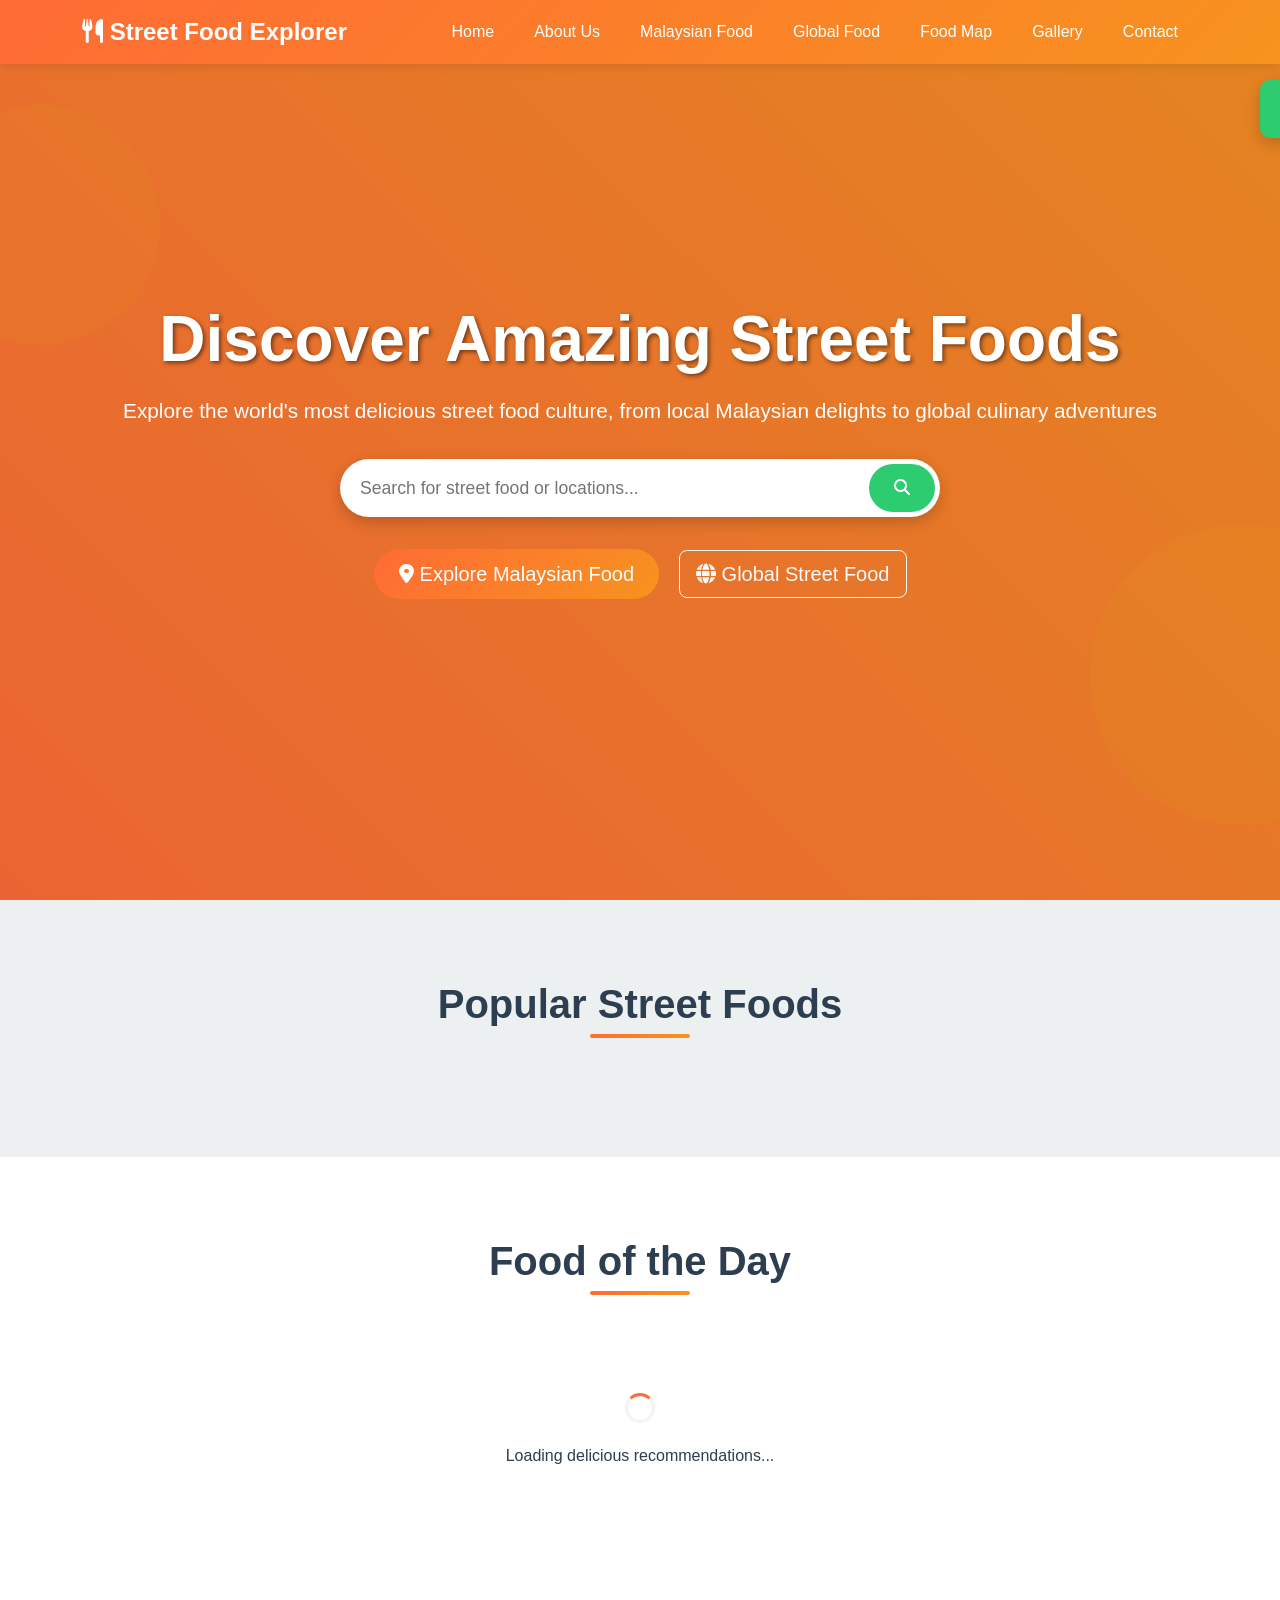
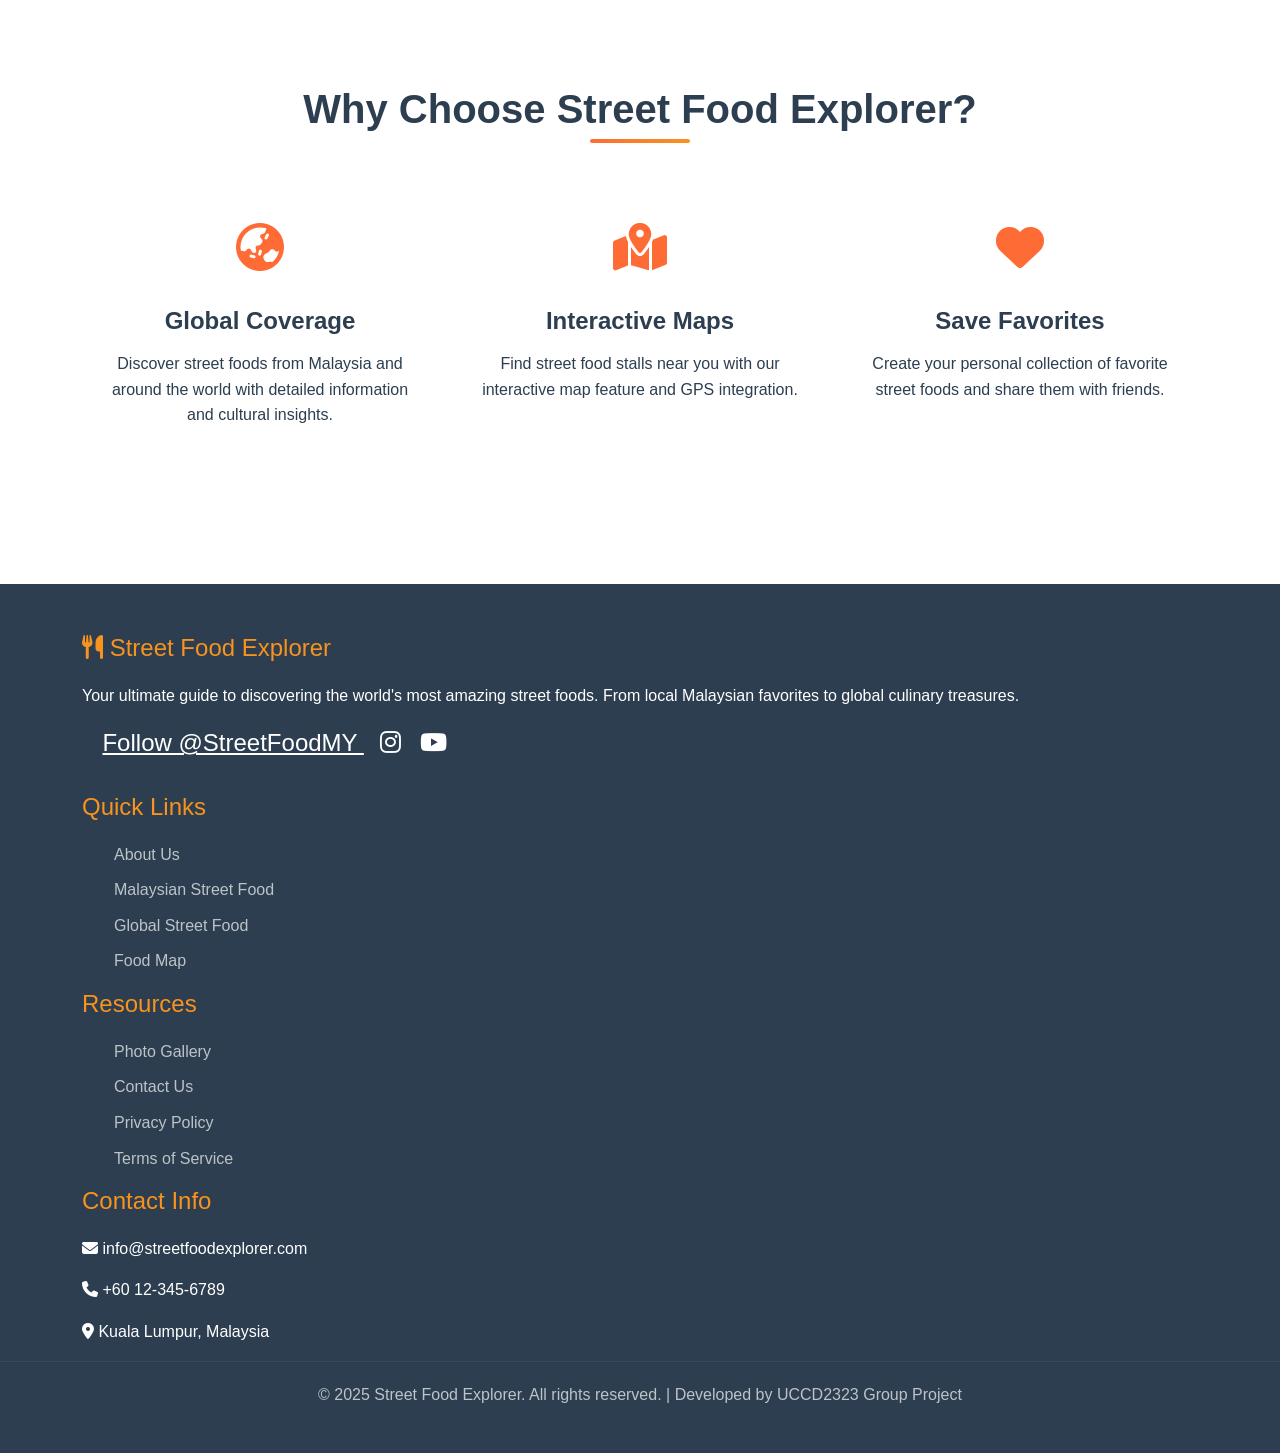
==== commit 611ec560: "Merge branch 'main' of https://github.com/JasonToh9672/Testing" ====
--- a/index.html
+++ b/index.html
@@ -311,6 +311,7 @@
 
         .footer-section h4 {
             margin-bottom: 20px;
+
             color: var(--secondary-color);
         }
 
@@ -422,7 +423,7 @@
 
         .welcome-message {
             position: fixed;
-            top: 20px;
+            top: 80px;
             right: 20px;
             background: var(--accent-color);
             color: white;
@@ -1405,4 +1406,4 @@
     </script>
 </body>
 
-</html>+</html>
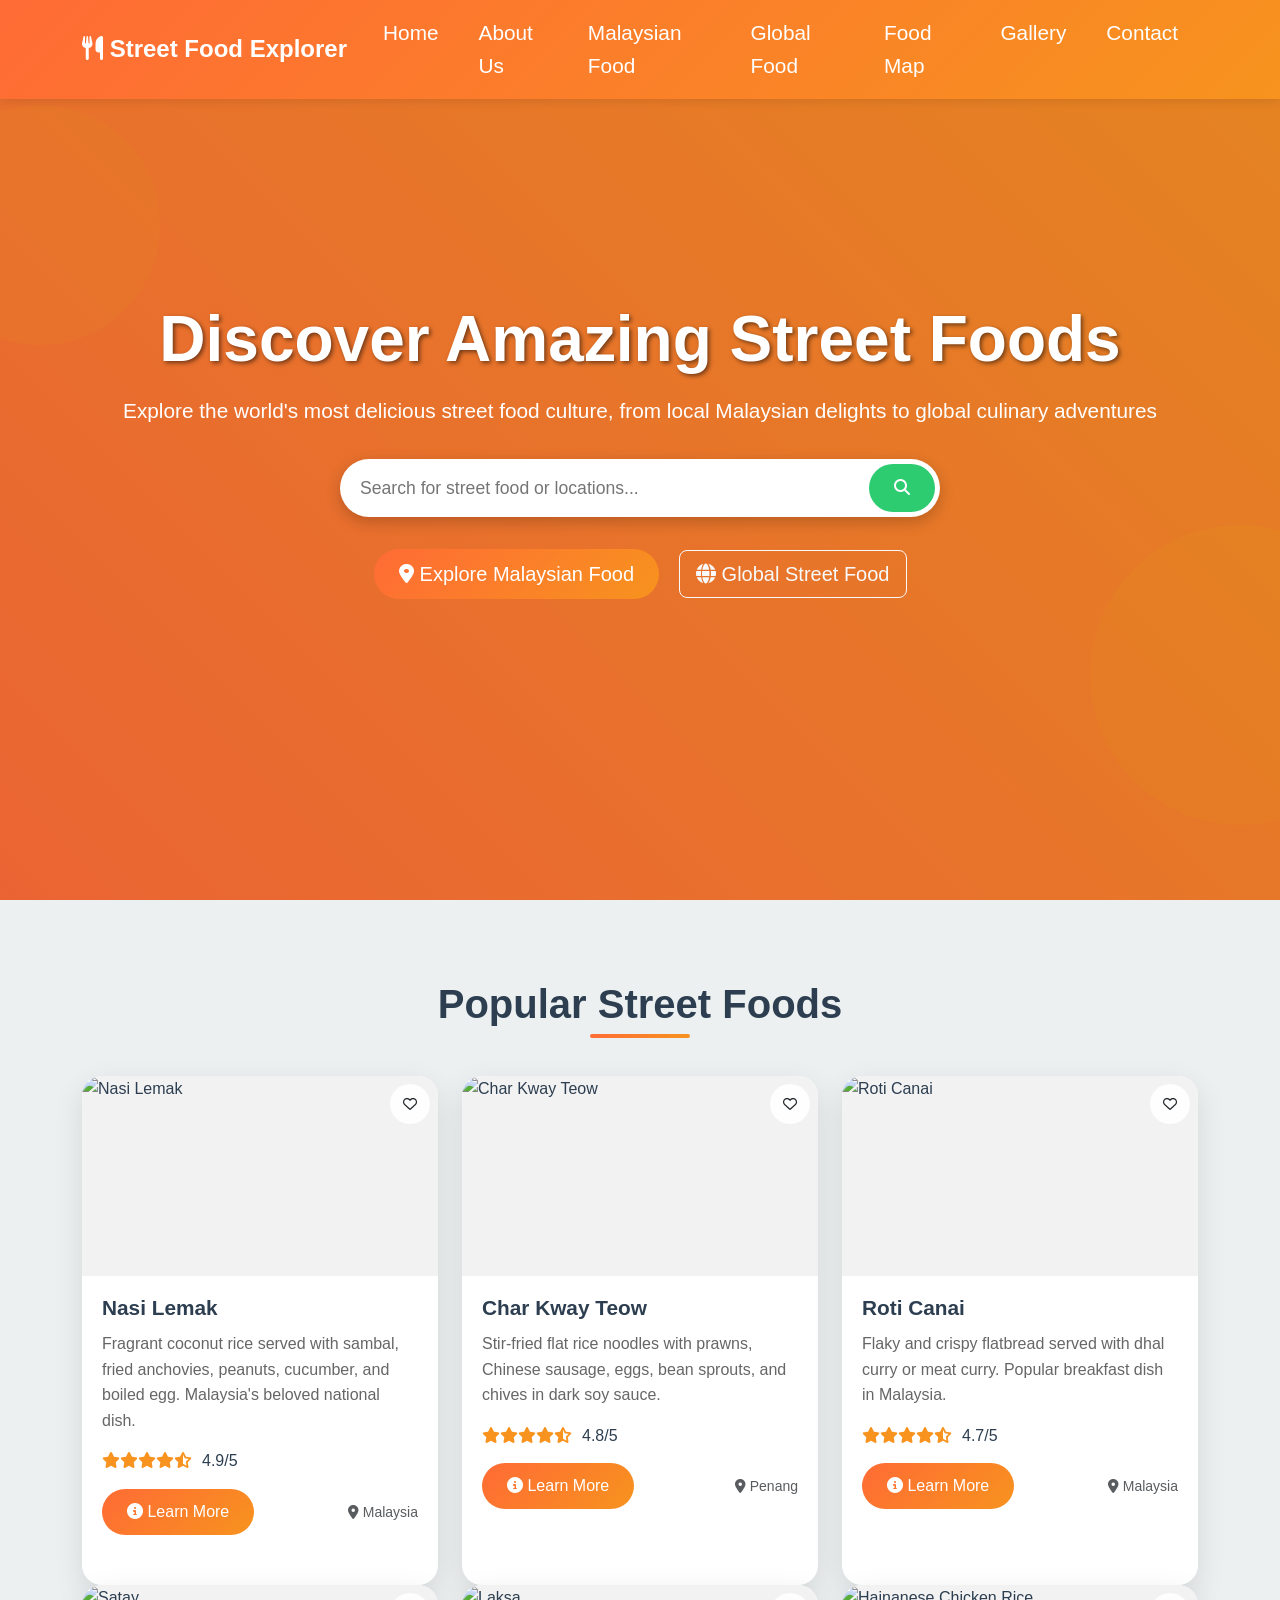
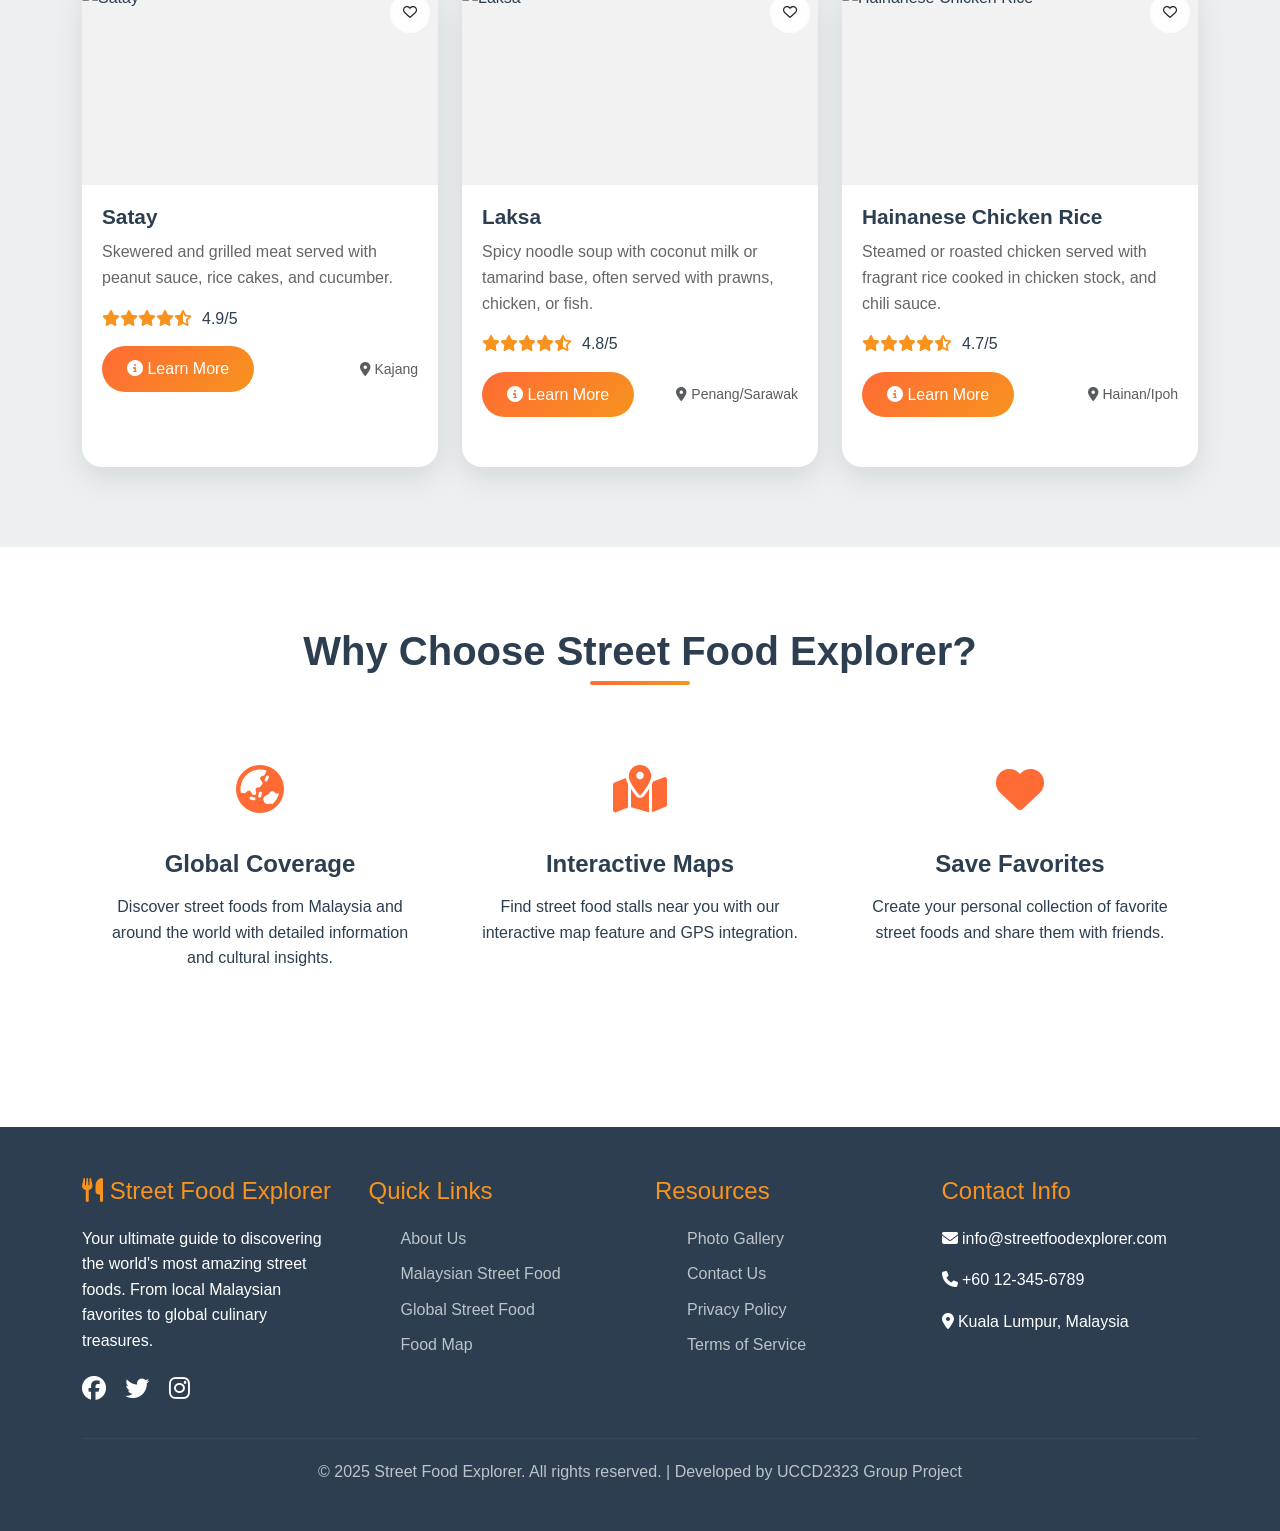
==== commit 3dd9c64f: "change" ====
--- a/index.html
+++ b/index.html
@@ -8,81 +8,9 @@
     <link href="https://cdnjs.cloudflare.com/ajax/libs/bootstrap/5.3.0/css/bootstrap.min.css" rel="stylesheet">
     <link href="https://cdnjs.cloudflare.com/ajax/libs/font-awesome/6.4.0/css/all.min.css" rel="stylesheet">
     <link href="https://cdnjs.cloudflare.com/ajax/libs/animate.css/4.1.1/animate.min.css" rel="stylesheet">
+    <link rel="stylesheet" type="text/css" href="style.css">
+
     <style>
-        :root {
-            --primary-color: #ff6b35;
-            --secondary-color: #f7931e;
-            --accent-color: #2ecc71;
-            --dark-color: #2c3e50;
-            --light-color: #ecf0f1;
-        }
-
-                .api-section {
-            padding: 80px 0;
-            background: white;
-            border-top: 1px solid #eee;
-        }
-        
-        .api-loading {
-            text-align: center;
-            padding: 40px;
-        }
-        
-        .food-of-day-card {
-            background: white;
-            border-radius: 15px;
-            box-shadow: 0 10px 30px rgba(0, 0, 0, 0.1);
-            padding: 30px;
-            margin-bottom: 30px;
-            text-align: center;
-        }
-        
-        .food-of-day-card img {
-            width: 200px;
-            height: 200px;
-            border-radius: 15px;
-            object-fit: cover;
-            margin-bottom: 20px;
-        }
-
-        * {
-            margin: 0;
-            padding: 0;
-            box-sizing: border-box;
-        }
-
-        body {
-            font-family: 'Segoe UI', Tahoma, Geneva, Verdana, sans-serif;
-            line-height: 1.6;
-            color: var(--dark-color);
-        }
-
-        /* Navigation */
-        .navbar {
-            background: linear-gradient(135deg, var(--primary-color), var(--secondary-color));
-            box-shadow: 0 2px 10px rgba(0, 0, 0, 0.1);
-        }
-
-        .navbar-brand {
-            font-weight: bold;
-            font-size: 1.5rem;
-            color: white !important;
-        }
-
-        .navbar-nav .nav-link {
-            color: white !important;
-            font-weight: 500;
-            transition: all 0.3s ease;
-            margin: 0 5px;
-            border-radius: 5px;
-            padding: 8px 15px !important;
-        }
-
-        .navbar-nav .nav-link:hover {
-            background-color: rgba(255, 255, 255, 0.2);
-            transform: translateY(-2px);
-        }
-
         /* Hero Section */
         .hero {
             background: linear-gradient(rgba(0, 0, 0, 0.4), rgba(0, 0, 0, 0.4)), url('data:image/svg+xml,<svg xmlns="http://www.w3.org/2000/svg" viewBox="0 0 1200 600"><rect fill="%23ff6b35" width="1200" height="600"/><circle fill="%23f7931e" cx="200" cy="150" r="80"/><circle fill="%23f7931e" cx="1000" cy="450" r="100"/><rect fill="%23ffffff" opacity="0.1" x="0" y="0" width="1200" height="600"/></svg>');
@@ -159,6 +87,36 @@
             transform: scale(1.05);
         }
 
+        /* Search suggestions styling */
+        .search-suggestions {
+            background: white;
+            border: 1px solid #ddd;
+            border-radius: 8px;
+            box-shadow: 0 4px 12px rgba(0, 0, 0, 0.15);
+            max-height: 200px;
+            overflow-y: auto;
+            z-index: 1000;
+        }
+
+        .suggestion-item {
+            padding: 10px 15px;
+            cursor: pointer;
+            transition: background-color 0.2s ease;
+            border-bottom: 1px solid #f0f0f0;
+        }
+
+        .suggestion-item:last-child {
+            border-bottom: none;
+        }
+
+        .suggestion-item:hover {
+            background-color: #f8f9fa !important;
+        }
+
+        .suggestion-item i {
+            color: var(--primary-color);
+        }
+
         /* Popular Foods Section */
         .popular-foods {
             padding: 80px 0;
@@ -201,13 +159,12 @@
             box-shadow: 0 20px 40px rgba(0, 0, 0, 0.2);
         }
 
-
         .food-image {
             width: 100%;
             height: 200px;
             position: relative;
             overflow: hidden;
-            background: #f2f2f2; /* optional placeholder bg */
+            background: #f2f2f2;
         }
 
         .food-image img {
@@ -311,7 +268,6 @@
 
         .footer-section h4 {
             margin-bottom: 20px;
-
             color: var(--secondary-color);
         }
 
@@ -433,21 +389,19 @@
             box-shadow: 0 5px 15px rgba(0, 0, 0, 0.2);
             transform: translateX(100%);
             transition: transform 0.3s ease;
+            opacity: 0;
+            visibility: hidden;
         }
 
         .welcome-message.show {
             transform: translateX(0);
+            opacity: 1;
+            visibility: visible;
         }
     </style>
 </head>
 
 <body>
-    <!-- Facebook SDK -->
-    <div id="fb-root"></div>
-    
-    <!-- Twitter SDK -->
-    <script async src="https://platform.twitter.com/widgets.js" charset="utf-8"></script>
-
     <!-- Navigation -->
     <nav class="navbar navbar-expand-lg navbar-dark fixed-top">
         <div class="container">
@@ -523,20 +477,10 @@
 
     <!-- Popular Foods Section -->
     <section class="popular-foods">
-        <div class="container">
+        <div class="container" id="showresult">
             <h2 class="section-title animate__animated animate__fadeInUp">Popular Street Foods</h2>
             <div class="row" id="popularFoodsContainer">
                 <!-- Popular foods will be loaded here -->
-            </div>
-        </div>
-    </section>
-
-    <section class="api-section">
-        <div class="container">
-            <h2 class="section-title">Food of the Day</h2>
-            <div id="foodOfDayContainer" class="api-loading">
-                <div class="spinner"></div>
-                <p>Loading delicious recommendations...</p>
             </div>
         </div>
     </section>
@@ -586,32 +530,13 @@
                     <h4><i class="fas fa-utensils"></i> Street Food Explorer</h4>
                     <p>Your ultimate guide to discovering the world's most amazing street foods. From local Malaysian
                         favorites to global culinary treasures.</p>
-                        
                     <div class="social-links mt-3">
-                        <!-- Facebook Like Button -->
-                        <div class="fb-like d-inline-block me-3" 
-                             data-href="https://your-website-url.com" 
-                             data-width="" 
-                             data-layout="button_count" 
-                             data-action="like" 
-                             data-size="small" 
-                             data-share="true">
-                        </div>
-                        
-                        <!-- Twitter Follow Button -->
-                        <a href="https://twitter.com/streetfoodmy" 
-                           class="twitter-follow-button me-3" 
-                           data-show-count="true" 
-                           data-size="large">
-                           Follow @StreetFoodMY
-                        </a>
-                        
-                        <!-- Traditional social links -->
-                        <a href="#" title="Instagram" onclick="shareOnInstagram()"><i class="fab fa-instagram"></i></a>
-                        <a href="#" title="YouTube"><i class="fab fa-youtube"></i></a>
+                        <a href="https://web.facebook.com/StreetFoodExplorer9672/" title="Facebook"><i
+                                class="fab fa-facebook"></i></a>
+                        <a href="https://x.com/Street_Food9672" title="Twitter"><i class="fab fa-twitter"></i></a>
+                        <a href="https://www.instagram.com/street_food_explorer9672/" title="Instagram"><i
+                                class="fab fa-instagram"></i></a>
                     </div>
-                </div>
-
                 </div>
                 <div class="footer-section">
                     <h4>Quick Links</h4>
@@ -715,197 +640,963 @@
         const popularFoods = [
             {
                 id: 1,
+                name: "Nasi Lemak",
+                description: "Fragrant coconut rice served with sambal, fried anchovies, peanuts, cucumber, and boiled egg. Malaysia's beloved national dish.",
+                rating: 4.9,
+                country: "Malaysia",
+                image: "images/malaysia/Nasi Lemak.jpg",
+                category: "rice"
+            },
+            {
+                id: 2,
                 name: "Char Kway Teow",
-                description: "Stir-fried rice noodles with prawns, cockles, Chinese sausage, and bean sprouts. A Malaysian favorite!",
+                description: "Stir-fried flat rice noodles with prawns, Chinese sausage, eggs, bean sprouts, and chives in dark soy sauce.",
                 rating: 4.8,
-                country: "Malaysia",
-                image: "images/char-koay-teow-thumb.jpg",
+                country: "Penang",
+                image: "images/malaysia/Char Kway Teow.jpg",
+                category: "noodles"
+            },
+            {
+                id: 3,
+                name: "Roti Canai",
+                description: "Flaky and crispy flatbread served with dhal curry or meat curry. Popular breakfast dish in Malaysia.",
+                rating: 4.7,
+                country: "Malaysia",
+                image: "images/RotiCanai.jpg",
+                category: "bread"
+            },
+            {
+                id: 4,
+                name: "Satay",
+                description: "Skewered and grilled meat served with peanut sauce, rice cakes, and cucumber.",
+                rating: 4.9,
+                country: "Kajang",
+                image: "images/malaysia/Satay.jpg",
+                category: "meat"
+            },
+            {
+                id: 5,
+                name: "Laksa",
+                description: "Spicy noodle soup with coconut milk or tamarind base, often served with prawns, chicken, or fish.",
+                rating: 4.8,
+                country: "Penang/Sarawak",
+                image: "images/malaysia/laksa.jpg",
+                category: "noodles"
+            },
+            {
+                id: 6,
+                name: "Hainanese Chicken Rice",
+                description: "Steamed or roasted chicken served with fragrant rice cooked in chicken stock, and chili sauce.",
+                rating: 4.7,
+                country: "Hainan/Ipoh",
+                image: "images/malaysia/Hainanese Chicken Rice.jpg",
+                category: "rice"
+            },
+            {
+                id: 7,
+                name: "Mee Goreng Mamak",
+                description: "Spicy fried noodles with tofu, potatoes, eggs, vegetables, and squid.",
+                rating: 4.6,
+                country: "Malaysia",
+                image: "images/malaysia/Mee Goreng Mamak.webp",
+                category: "noodles"
+            },
+            {
+                id: 8,
+                name: "Teh Tarik",
+                description: "Malaysia's national drink. Pulled milk tea with frothy top.",
+                rating: 4.9,
+                country: "Malaysia",
+                image: "images/malaysia/Teh Tarik.jpg",
+                category: "drink"
+            },
+            {
+                id: 9,
+                name: "Cendol",
+                description: "Shaved ice dessert with green rice flour jelly, coconut milk, palm sugar syrup, and red beans.",
+                rating: 4.8,
+                country: "Malaysia",
+                image: "images/malaysia/Cendol.jpg",
+                category: "dessert"
+            },
+            {
+                id: 10,
+                name: "ABC (Ais Kacang)",
+                description: "Shaved ice dessert topped with red beans, sweet corn, grass jelly, syrup, and condensed milk.",
+                rating: 4.7,
+                country: "Malaysia",
+                image: "images/malaysia/ABC.jpg",
+                category: "dessert"
+            },
+            {
+                id: 11,
+                name: "Nasi Kandar",
+                description: "Rice served with various curries and side dishes, originating from Penang.",
+                rating: 4.6,
+                country: "Penang",
+                image: "images/malaysia/Nasi Kandar.jpg",
+                category: "rice"
+            },
+            {
+                id: 12,
+                name: "Banana Leaf Rice",
+                description: "South Indian-inspired dish of rice served on a banana leaf with vegetables, curries, and papadum.",
+                rating: 4.7,
+                country: "Malaysia",
+                image: "images/malaysia/Banana Leaf Rice.jpg",
+                category: "rice"
+            },
+            {
+                id: 13,
+                name: "Kaya Toast",
+                description: "Toasted bread with coconut egg jam (kaya) and butter, served with half-boiled eggs.",
+                rating: 4.5,
+                country: "Malaysia/Singapore",
+                image: "images/malaysia/Kaya Toast.jpg",
+                category: "snack"
+            },
+            {
+                id: 14,
+                name: "Rendang",
+                description: "Slow-cooked dry curry dish made with beef, coconut milk, and spices.",
+                rating: 4.9,
+                country: "Minangkabau/Malaysia",
+                image: "images/malaysia/Rendang.jpg",
+                category: "meat"
+            },
+            {
+                id: 15,
+                name: "Kuih Lapis",
+                description: "Colorful layered steamed rice flour and coconut milk cake.",
+                rating: 4.6,
+                country: "Malaysia",
+                image: "images/malaysia/Kuih Lapis.jpg",
+                category: "dessert"
+            },
+            {
+                id: 16,
+                name: "Otak-Otak",
+                description: "Grilled fish cake made of ground fish meat mixed with spices and wrapped in banana leaves.",
+                rating: 4.5,
+                country: "Muar, Johor",
+                image: "images/malaysia/Otak otak.jpg",
+                category: "seafood"
+            },
+            {
+                id: 17,
+                name: "Ikan Bakar",
+                description: "Grilled fish marinated with spices and served with sambal.",
+                rating: 4.7,
+                country: "Malaysia",
+                image: "images/malaysia/Ikan Bakar.jpg",
+                category: "seafood"
+            },
+            {
+                id: 18,
+                name: "Keropok Lekor",
+                description: "Traditional fish crackers from Terengganu, deep-fried and crispy.",
+                rating: 4.6,
+                country: "Terengganu",
+                image: "images/malaysia/Keropok Lekor.jpg",
+                category: "snack"
+            },
+            {
+                id: 19,
+                name: "Mee Rebus",
+                description: "Yellow noodles served in a thick, spicy-sweet gravy made of potatoes, curry, and shrimp paste.",
+                rating: 4.5,
+                country: "Malaysia",
+                image: "images/malaysia/Mee Rebus.jpg",
+                category: "noodles"
+            },
+            {
+                id: 20,
+                name: "Nasi Dagang",
+                description: "Fragrant rice steamed in coconut milk, served with fish curry and pickles.",
+                rating: 4.7,
+                country: "Terengganu/Kelantan",
+                image: "images/malaysia/Nasi Dagang.jpg",
+                category: "rice"
+            },
+            {
+                id: 21,
+                name: "Pulut Panggang",
+                description: "Glutinous rice grilled in banana leaf, often filled with spicy coconut.",
+                rating: 4.5,
+                country: "Malaysia",
+                image: "images/malaysia/Pulut Panggang.jpg",
+                category: "snack"
+            },
+            {
+                id: 22,
+                name: "Char Siew Rice",
+                description: "Rice served with barbecued pork (char siew), cucumber, and sweet soy sauce.",
+                rating: 4.6,
+                country: "Malaysia",
+                image: "images/malaysia/Char Siew Rice.jpg",
+                category: "rice"
+            },
+            {
+                id: 23,
+                name: "Hokkien Mee",
+                description: "Dark soy sauce fried noodles with pork lard, prawns, and cabbage.",
+                rating: 4.5,
+                country: "Kuala Lumpur",
+                image: "images/malaysia/Hokkien Mee.jpg",
+                category: "noodles"
+            },
+            {
+                id: 24,
+                name: "Claypot Rice",
+                description: "Rice cooked in claypot with Chinese sausage, chicken, and salted fish.",
+                rating: 4.6,
+                country: "Malaysia",
+                image: "images/malaysia/Claypot Rice.jpg",
+                category: "rice"
+            },
+            {
+                id: 25,
+                name: "Roti Jala",
+                description: "Net-like crepe served with chicken or beef curry.",
+                rating: 4.6,
+                country: "Malaysia",
+                image: "images/malaysia/Roti Jala.jpg",
+                category: "bread"
+            },
+            {
+                id: 26,
+                name: "Rojak",
+                description: "Fruit and vegetable salad mixed with a thick, spicy peanut and shrimp paste sauce.",
+                rating: 4.5,
+                country: "Malaysia",
+                image: "images/malaysia/Rojak.jpg",
+                category: "snacks"
+            },
+            {
+                id: 27,
+                name: "Kuih Seri Muka",
+                description: "Two-layered dessert with glutinous rice bottom and pandan custard top.",
+                rating: 4.6,
+                country: "Malaysia",
+                image: "images/malaysia/Kuih Seri Muka.jpg",
+                category: "dessert"
+            },
+            {
+                id: 28,
+                name: "Apam Balik",
+                description: "Thick or thin pancake filled with peanuts, corn, and sugar.",
+                rating: 4.7,
+                country: "Malaysia",
+                image: "images/malaysia/Apam Balik.jpg",
+                category: "dessert"
+            },
+            {
+                id: 29,
+                name: "Murtabak",
+                description: "Stuffed pan-fried bread with minced meat, onions, and egg.",
+                rating: 4.7,
+                country: "Malaysia",
+                image: "images/malaysia/Murtabak.jpg",
+                category: "bread"
+            },
+            {
+                id: 30,
+                name: "Nasi Kerabu",
+                description: "Blue-colored rice served with fried fish or chicken, salted egg, and local herbs.",
+                rating: 4.8,
+                country: "Kelantan",
+                image: "images/malaysia/Nasi Kerabu.jpg",
+                category: "rice"
+            },
+            {
+                id: 31,
+                name: "Nasi Ulam",
+                description: "Herbed rice salad mixed with local spices, herbs, and dried fish.",
+                rating: 4.5,
+                country: "Malaysia",
+                image: "images/malaysia/Nasi Ulam.jpg",
+                category: "rice"
+            },
+            {
+                id: 32,
+                name: "Pisang Goreng",
+                description: "Deep-fried banana fritters, crispy on the outside and soft inside.",
+                rating: 4.6,
+                country: "Malaysia",
+                image: "images/malaysia/Pisang Goreng.jpg",
+                category: "snack"
+            },
+            {
+                id: 33,
+                name: "Mee Siam",
+                description: "Rice vermicelli noodles served with spicy, tangy gravy.",
+                rating: 4.5,
+                country: "Malaysia/Singapore",
+                image: "images/malaysia/mee siam.avif",
+                category: "noodles"
+            },
+            {
+                id: 34,
+                name: "Roti Tisu",
+                description: "Extra thin, crispy flatbread shaped like a tall cone, often drizzled with sugar and condensed milk.",
+                rating: 4.6,
+                country: "Malaysia",
+                image: "images/malaysia/Roti Tisu.jpg",
+                category: "bread"
+            },
+            {
+                id: 35,
+                name: "Kuih Ketayap",
+                description: "Green crepe filled with grated coconut sweetened with palm sugar.",
+                rating: 4.5,
+                country: "Malaysia",
+                image: "images/malaysia/Kuih Ketayap.jpeg",
+                category: "dessert"
+            },
+            {
+                id: 36,
+                name: "Soto Ayam",
+                description: "Spiced chicken soup with rice cakes, vermicelli, and bean sprouts.",
+                rating: 4.6,
+                country: "Malaysia/Indonesia",
+                image: "images/malaysia/Soto Ayam.jpg",
+                category: "soup"
+            },
+            {
+                id: 37,
+                name: "Kuih Bahulu",
+                description: "Small sponge cakes baked in traditional molds, usually served during festive seasons.",
+                rating: 4.5,
+                country: "Malaysia",
+                image: "images/malaysia/Kuih Bahulu.jpeg",
+                category: "dessert"
+            },
+            {
+                id: 38,
+                name: "Maggi Goreng",
+                description: "Instant noodles stir-fried with egg, vegetables, and sometimes meat or seafood.",
+                rating: 4.6,
+                country: "Malaysia",
+                image: "images/malaysia/Maggi Goreng.jpg",
+                category: "noodles"
+            },
+            {
+                id: 39,
+                name: "Kuih Karipap",
+                description: "Deep-fried pastry filled with curried potatoes, chicken, or sardines.",
+                rating: 4.6,
+                country: "Malaysia",
+                image: "images/malaysia/Kuih Karipap.jpg",
+                category: "snack"
+            },
+            {
+                id: 40,
+                name: "Lemang",
+                description: "Glutinous rice cooked in bamboo with coconut milk, traditionally eaten during Hari Raya.",
+                rating: 4.7,
+                country: "Malaysia",
+                image: "images/malaysia/Lemang.png",
+                category: "rice"
+            },
+            {
+                id: 41,
+                name: "Mee Bandung",
+                description: "Noodles in a rich tomato-based gravy with beef, prawns, and egg.",
+                rating: 4.5,
+                country: "Muar, Johor",
+                image: "images/malaysia/Mee Bandung.jpg",
+                category: "noodles"
+            },
+            {
+                id: 42,
+                name: "Kuih Dodol",
+                description: "Sticky toffee-like sweet made of coconut milk, palm sugar, and glutinous rice flour.",
+                rating: 4.5,
+                country: "Malaysia",
+                image: "images/malaysia/Kuih Dodol.jpg",
+                category: "dessert"
+            },
+            {
+                id: 43,
+                name: "Mee Kolok",
+                description: "Dry-tossed noodles with soy sauce, shallot oil, and beef or chicken.",
+                rating: 4.7,
+                country: "Sarawak",
+                image: "images/malaysia/Mee Kolok.jpg",
+                category: "noodles"
+            },
+            {
+                id: 44,
+                name: "Nasi Lemuni",
+                description: "Rice cooked with lemuni leaves, believed to have health benefits, served with side dishes.",
+                rating: 4.4,
+                country: "Kedah",
+                image: "images/malaysia/Nasi Lemuni.jpg",
+                category: "rice"
+            },
+            {
+                id: 45,
+                name: "Lontong",
+                description: "Compressed rice cakes in coconut milk-based vegetable stew.",
+                rating: 4.5,
+                country: "Malaysia/Indonesia",
+                image: "images/malaysia/Lontong.jpg",
+                category: "rice"
+            },
+            {
+                id: 46,
+                name: "Popiah",
+                description: "Fresh spring rolls filled with jicama, carrots, lettuce, and sometimes egg or prawns.",
+                rating: 4.6,
+                country: "Malaysia",
+                image: "images/malaysia/Popiah.jpg",
+                category: "snack"
+            },
+            {
+                id: 47,
+                name: "Nasi Tumpang",
+                description: "Cone-shaped rice wrapped in banana leaf with layers of dishes such as curry, fried egg, and serunding.",
+                rating: 4.5,
+                country: "Kelantan",
+                image: "images/malaysia/Nasi Tumpang.jpg",
+                category: "rice"
+            },
+            {
+                id: 48,
+                name: "Kuih Onde-Onde",
+                description: "Soft, chewy dough balls filled with sweet Gula Melaka (palm sugar) and infused with the fragrant flavor of pandan.",
+                rating: 4.7,
+                country: "Malaysia",
+                image: "images/malaysia/Kuih Onde Onde.jpg",
+                category: "dessert"
+            },
+            {
+                id: 49,
+                name: "Sup Kambing",
+                description: "Spiced mutton soup cooked with herbs, potatoes, and carrots.",
+                rating: 4.6,
+                country: "Malaysia",
+                image: "images/malaysia/Sup Kambing.jpg",
+                category: "soup"
+            },
+            {
+                id: 50,
+                name: "Mee Soto",
+                description: "Noodles in a flavorful spiced chicken broth, served with shredded chicken and bean sprouts.",
+                rating: 4.6,
+                country: "Malaysia",
+                image: "images/malaysia/Mee Soto.jpg",
+                category: "noodles"
+            },
+            {
+                id: 51,
+                name: "Ayam Percik",
+                description: "Grilled chicken marinated in spiced coconut sauce, popular during Ramadan bazaars.",
+                rating: 4.7,
+                country: "Kelantan",
+                image: "images/malaysia/Ayam Percik.jpg",
+                category: "meat"
+            },
+            {
+                id: 52,
+                name: "Kuih Tepung Pelita",
+                description: "Two-layer coconut milk dessert steamed in banana leaf containers.",
+                rating: 4.5,
+                country: "Malaysia",
+                image: "images/malaysia/Kuih Tepung Pelita.jpg",
+                category: "dessert"
+            },
+            {
+                id: 53,
+                name: "Mee Kari",
+                description: "Curry noodles served with chicken, tofu puffs, cockles, and bean sprouts.",
+                rating: 4.6,
+                country: "Malaysia",
+                image: "images/malaysia/Mee Kari.jpeg",
+                category: "noodles"
+            },
+            {
+                id: 54,
+                name: "Pulut Inti",
+                description: "Glutinous rice topped with sweetened grated coconut wrapped in banana leaf.",
+                rating: 4.5,
+                country: "Malaysia",
+                image: "images/malaysia/Pulut Inti.jpg",
+                category: "snack"
+            },
+            {
+                id: 55,
+                name: "Kaya Puff",
+                description: "Flaky pastry filled with coconut egg jam (kaya).",
+                rating: 4.4,
+                country: "Malaysia",
+                image: "images/malaysia/Kaya Puff.jpg",
+                category: "dessert"
+            },
+            {
+                id: 56,
+                name: "Mee Jawa",
+                description: "Yellow noodles served with sweet-spicy gravy, potatoes, bean sprouts, and fried shallots.",
+                rating: 4.5,
+                country: "Malaysia",
+                image: "images/malaysia/Mee Jawa.jpg",
+                category: "noodles"
+            },
+            {
+                id: 57,
+                name: "Pulut Durian",
+                description: "Glutinous rice served with fresh durian and coconut milk.",
+                rating: 4.6,
+                country: "Malaysia",
+                image: "images/malaysia/Pulut Durian.jpg",
+                category: "dessert"
+            },
+            {
+                id: 58,
+                name: "Nasi Ayam Penyet",
+                description: "Indonesian-style smashed fried chicken served with sambal and rice.",
+                rating: 4.6,
+                country: "Malaysia/Indonesia",
+                image: "images/malaysia/Nasi Ayam Penyet.jpeg",
+                category: "rice"
+            },
+            {
+                id: 59,
+                name: "Kuih Cucur Badak",
+                description: "Deep-fried sweet potato dough filled with spicy coconut filling.",
+                rating: 4.4,
+                country: "Malaysia",
+                image: "images/malaysia/Kuih Cucur Badak.jpg",
+                category: "snack"
+            },
+            {
+                id: 60,
+                name: "Asam Pedas",
+                description: "Spicy and sour fish stew with tamarind, chili, and spices.",
+                rating: 4.7,
+                country: "Melaka/Johor",
+                image: "images/malaysia/Asam Pedas.jpg",
+                category: "seafood"
+            },
+            {
+                id: 61,
+                name: "Kuih Keria",
+                description: "Sweet potato doughnuts glazed with palm sugar syrup.",
+                rating: 4.6,
+                country: "Malaysia",
+                image: "images/malaysia/Kuih Keria.jpg",
+                category: "dessert"
+            },
+            {
+                id: 62,
+                name: "Putu Mayam",
+                description: "Rice flour noodles served with grated coconut and brown sugar.",
+                rating: 4.5,
+                country: "Malaysia",
+                image: "images/malaysia/Putu Mayam.jpg",
+                category: "dessert"
+            },
+            {
+                id: 63,
+                name: "Roti John",
+                description: "Omelette sandwich with minced meat, onions, and sauces.",
+                rating: 4.6,
+                country: "Malaysia",
+                image: "images/malaysia/Roti John.webp",
+                category: "bread"
+            },
+            {
+                id: 64,
+                name: "Keropok Lekor",
+                description: "Traditional fish crackers from Terengganu, deep-fried and crispy.",
+                rating: 4.6,
+                country: "Terengganu",
+                image: "images/malaysia/Keropok Lekor.jpg",
+                category: "snack"
+            },
+            {
+                id: 65,
+                name: "Bak Kut Teh",
+                description: "A fragrant herbal soup made with pork ribs, garlic, and Chinese herbs, served with rice or fried dough sticks.",
+                rating: 4.7,
+                country: "Klang",
+                image: "images/malaysia/Bak Kut Teh.jpg",
+                category: "Rice dishes"
+            },
+            {
+                id: 66,
+                name: "Milo Dinosaur",
+                description: "Iced Milo topped with a generous heap of undissolved Milo powder, creating a rich and chocolatey treat.",
+                rating: 4.8,
+                country: "Malaysia",
+                image: "images/malaysia/Milo Dinosaur.jpg",
+                category: "Drinks"
+            },
+            {
+                id: 101,
+                name: "Takoyaki",
+                description: "Crispy-outside, gooey-inside octopus balls drizzled with sauce and bonito flakes.",
+                rating: 4.7,
+                country: "Japan",
+                image: "images/Takoyaki.webp",
+                category: "Snacks"
+            },
+            {
+                id: 102,
+                name: "Ramen",
+                description: "Wheat noodles in rich broth topped with chashu, egg, and scallions.",
+                rating: 4.8,
+                country: "Japan",
+                image: "images/Ramen_Bowl.webp",
                 category: "Noodles"
             },
             {
-                id: 2,
-                name: "Roti Canai",
-                description: "Flaky flatbread served with curry. Perfect for breakfast or anytime snack.",
+                id: 103,
+                name: "Matcha Ice Cream",
+                description: "Creamy ice cream flavored with Japanese matcha green tea.",
+                rating: 4.3,
+                country: "Japan",
+                image: "images/matcha_ice.jpg",
+                category: "Desserts"
+            },
+            {
+                id: 104,
+                name: "Dango",
+                description: "Skewered rice dumplings, often served with sweet sauces or coatings.",
+                rating: 4.5,
+                country: "Japan",
+                image: "images/dango.jpg",
+                category: "Desserts"
+            },
+            {
+                id: 201,
+                name: "Pad Thai",
+                description: "Stir-fried rice noodles with tamarind, shrimp, tofu, egg, and peanuts.",
                 rating: 4.7,
-                country: "Malaysia",
-                image: "images/RotiCanai-1.jpg",
-                category: "Bread"
-            },
-            {
-                id: 3,
+                country: "Thailand",
+                image: "images/Pad_Thai.jpg",
+                category: "Noodles"
+            },
+            {
+                id: 202,
+                name: "Mango Sticky Rice",
+                description: "Sweet sticky rice with ripe mango and coconut cream.",
+                rating: 4.6,
+                country: "Thailand",
+                image: "images/mango_rice.webp",
+                category: "Desserts"
+            },
+            {
+                id: 203,
+                name: "Thai Iced Tea",
+                description: "Sweet and creamy iced tea made with strong brewed black tea, sugar, and condensed milk.",
+                rating: 4.5,
+                country: "Thailand",
+                image: "images/thai_tea.jpg",
+                category: "Drinks"
+            },
+            {
+                id: 204,
+                name: "Thai Green Curry Rice",
+                description: "Spicy and aromatic green curry served with steamed rice.",
+                rating: 4.8,
+                country: "Thailand",
+                image: "images/green_curry.jpg",
+                category: "Rice"
+            },
+            {
+                id: 301,
+                name: "Tacos al Pastor",
+                description: "Marinated pork shaved from a spit, served on corn tortillas with pineapple.",
+                rating: 4.8,
+                country: "Mexico",
+                image: "images/tacos.webp",
+                category: "Snacks"
+            },
+            {
+                id: 302,
+                name: "Elote",
+                description: "Grilled corn slathered with mayo, cheese, chili, and lime.",
+                rating: 4.5,
+                country: "Mexico",
+                image: "images/elote.jpg",
+                category: "Snacks"
+            },
+            {
+                id: 303,
+                name: "Margarita",
+                description: "Classic tequila-based cocktail mixed with lime juice and orange liqueur, served with a salted rim.",
+                rating: 4.4,
+                country: "Mexico",
+                image: "images/margarita.webp",
+                category: "Drinks"
+            },
+            {
+                id: 304,
+                name: "Churros",
+                description: "Fried dough pastry coated in sugar, often served with chocolate or caramel dipping sauce.",
+                rating: 4.6,
+                country: "Mexico",
+                image: "images/churros.jpg",
+                category: "Desserts"
+            },
+            {
+                id: 401,
+                name: "Döner Kebab",
+                description: "Thinly sliced seasoned meat in flatbread with veggies and sauce.",
+                rating: 4.6,
+                country: "Turkey",
+                image: "images/Doner_kebab.jpg",
+                category: "Snacks"
+            },
+            {
+                id: 402,
+                name: "Kumpir",
+                description: "Loaded baked potato with butter, cheese, and endless toppings.",
+                rating: 4.4,
+                country: "Turkey",
+                image: "images/kumpir.webp",
+                category: "Snacks"
+            },
+            {
+                id: 403,
+                name: "Künefe",
+                description: "Warm dessert made with shredded phyllo dough and melted cheese, soaked in sweet sugar syrup.",
+                rating: 4.5,
+                country: "Turkey",
+                image: "images/kunefe.jpg",
+                category: "Desserts"
+            },
+            {
+                id: 404,
+                name: "Çay",
+                description: "Strong black tea traditionally brewed in a double teapot, served hot in small tulip-shaped glasses.",
+                rating: 4.3,
+                country: "Turkey",
+                image: "images/cay.jpg",
+                category: "Drinks"
+            },
+            {
+                id: 501,
+                name: "Pani Puri",
+                description: "Crispy puri shells filled with spiced potatoes and tangy tamarind water.",
+                rating: 4.7,
+                country: "India",
+                image: "images/pani_puri.jpg",
+                category: "Snacks"
+            },
+            {
+                id: 502,
+                name: "Masala Dosa",
+                description: "Crisp rice-lentil crepe filled with spiced potatoes; served with chutneys.",
+                rating: 4.6,
+                country: "India",
+                image: "images/masala.jpg",
+                category: "Rice"
+            },
+            {
+                id: 503,
+                name: "Masala Chai",
+                description: "Spiced tea brewed with black tea, milk, sugar, and a blend of aromatic spices.",
+                rating: 4.6,
+                country: "India",
+                image: "images/masala_chai.jpg",
+                category: "Drinks"
+            },
+            {
+                id: 504,
+                name: "Lassi",
+                description: "Refreshing yogurt-based drink, can be sweet or salty, often flavored with fruits or spices.",
+                rating: 4.6,
+                country: "India",
+                image: "images/lassi.jpg",
+                category: "Drinks"
+            },
+            {
+                id: 601,
+                name: "Bánh Mì",
+                description: "Crispy baguette with pickles, herbs, pâté, and meats.",
+                rating: 4.7,
+                country: "Vietnam",
+                image: "images/banh_mi.jpg",
+                category: "Snacks"
+            },
+            {
+                id: 602,
+                name: "Phở",
+                description: "Aromatic beef or chicken noodle soup with fresh herbs.",
+                rating: 4.6,
+                country: "Vietnam",
+                image: "images/pho.jpg",
+                category: "Noodles"
+            },
+            {
+                id: 603,
+                name: "Cà Phê Trứng",
+                description: "Rich Vietnamese coffee topped with a creamy, sweet egg yolk foam.",
+                rating: 4.6,
+                country: "Vietnam",
+                image: "images/caphe.jpg",
+                category: "Drinks"
+            },
+            {
+                id: 604,
+                name: "Chè Sương Sa Hạt Lựu",
+                description: "Sweet Vietnamese dessert made with agar jelly, water chestnuts, and tapioca pearls in coconut milk.",
+                rating: 4.6,
+                country: "Vietnam",
+                image: "images/chesuong.jpg",
+                category: "Desserts"
+            },
+            {
+                id: 701,
+                name: "Tteokbokki",
+                description: "Chewy rice cakes simmered in spicy gochujang sauce.",
+                rating: 4.5,
+                country: "South Korea",
+                image: "images/tteobokki.jpg",
+                category: "Snacks"
+            },
+            {
+                id: 702,
+                name: "Hotteok",
+                description: "Brown sugar–filled griddled pancakes, crisp outside, gooey inside.",
+                rating: 4.4,
+                country: "South Korea",
+                image: "images/hotteok.jpg",
+                category: "Desserts"
+            },
+            {
+                id: 703,
+                name: "Kimchi Fried Rice",
+                description: "Flavorful fried rice dish stir-fried with kimchi, vegetables, and sometimes meat or egg.",
+                rating: 4.5,
+                country: "South Korea",
+                image: "images/kimchi_rice.jpg",
+                category: "Rice"
+            },
+            {
+                id: 704,
+                name: "Banana Milk",
+                description: "Sweet, creamy milk flavored with banana, typically sold in bottles or cartons.",
+                rating: 4.7,
+                country: "South Korea",
+                image: "images/banana_milk.jpg",
+                category: "Drinks"
+            },
+            {
+                id: 801,
+                name: "Nasi Goreng",
+                description: "Smoky fried rice with kecap manis and toppings.",
+                rating: 4.6,
+                country: "Indonesia",
+                image: "images/nasi_goreng.jpg",
+                category: "Rice"
+            },
+            {
+                id: 802,
                 name: "Satay",
-                description: "Grilled skewered meat served with peanut sauce and rice cakes.",
-                rating: 4.6,
-                country: "Malaysia",
-                image: "images/main-header.avif",
-                category: "Grilled"
-            },
-            {
-                id: 4,
-                name: "Nasi Lemak",
-                description: "Coconut rice with sambal, anchovies, peanuts, and boiled egg. Malaysia's national dish!",
-                rating: 4.9,
-                country: "Malaysia",
-                image: "images/20231116072724-c2-a9andy_cooks_thumbnails_nasi_lemak_01.webp",
+                description: "Skewered grilled meats with peanut sauce, Indonesian style.",
+                rating: 4.6,
+                country: "Indonesia",
+                image: "images/satay.jpg",
+                category: "Snacks"
+            },
+            {
+                id: 803,
+                name: "Kopi Luwak",
+                description: "Rare and expensive coffee made from beans digested and excreted by civet cats, known for its smooth flavor.",
+                rating: 4.6,
+                country: "Indonesia",
+                image: "images/kopi_luwak.jpg",
+                category: "Drinks"
+            },
+            {
+                id: 804,
+                name: "Dadar Gulung",
+                description: "Green pandan-flavored crepe roll filled with sweet coconut and palm sugar.",
+                rating: 4.6,
+                country: "Indonesia",
+                image: "images/dadar_gulung.jpg",
+                category: "Desserts"
+            },
+            {
+                id: 901,
+                name: "Jianbing",
+                description: "Crispy egg crêpe with sauces, herbs, and crunchy cracker.",
+                rating: 4.4,
+                country: "China",
+                image: "images/jianbing.jpg",
+                category: "Snacks"
+            },
+            {
+                id: 902,
+                name: "Xiao Long Bao",
+                description: "Soup dumplings bursting with savory broth.",
+                rating: 4.5,
+                country: "China",
+                image: "images/xiaolongbao.jpg",
+                category: "Snacks"
+            },
+            {
+                id: 903,
+                name: "Peking Duck",
+                description: "Crispy duck skin and rich flavor, traditionally enjoyed with thin pancakes and condiments.",
+                rating: 4.8,
+                country: "China",
+                image: "images/peking_duck.jpg",
+                category: "Snacks"
+            },
+            {
+                id: 904,
+                name: "Zha Jiang Mian",
+                description: "Noodles topped with thick sauce made of fermented soybean paste and minced pork.",
+                rating: 4.6,
+                country: "China",
+                image: "images/zhajiangmian.webp",
+                category: "Noodles"
+            },
+            {
+                id: 1001,
+                name: "Chilli Crab",
+                description: "Sweet–spicy crab in rich tomato-chili sauce; messy and glorious.",
+                rating: 4.6,
+                country: "Singapore",
+                image: "images/chilli_crab.avif",
+                category: "Snacks"
+            },
+            {
+                id: 1002,
+                name: "Hainanese Chicken Rice",
+                description: "Poached chicken with fragrant rice and chili-ginger sauce.",
+                rating: 4.7,
+                country: "Singapore",
+                image: "images/hainan_chicken.jpg",
                 category: "Rice"
             },
             {
-                id: 5,
-                name: "Cendol",
-                description: "Sweet dessert with pandan jelly, coconut milk, and palm sugar syrup.",
-                rating: 4.5,
-                country: "Malaysia",
-                image: "images/images.webp",
-                category: "Dessert"
-            },
-            {
-                id: 6,
-                name: "Laksa",
-                description: "Spicy noodle soup with coconut milk, perfect balance of flavors.",
-                rating: 4.7,
-                country: "Malaysia",
-                image: "images/curry-laksa-thumb.jpg",
-                category: "Soup"
-            }
+                id: 1003,
+                name: "Xing Zhou Bee Hoon",
+                description: "Stir-fried rice vermicelli with curry powder, vegetables, shrimp, and sometimes char siu or egg.",
+                rating: 4.6,
+                country: "Singapore",
+                image: "images/xingzhou.jpg",
+                category: "Noodles"
+            },
+            {
+                id: 1004,
+                name: "Mee Siam",
+                description: "Thin rice noodles in a tangy, spicy, and slightly sweet gravy, often served with tofu, egg, and shrimp.",
+                rating: 4.5,
+                country: "Singapore",
+                image: "images/meesiam.avif",
+                category: "Noodles"
+            }
+
         ];
-
-                async function fetchFoodRecommendations() {
-            try {
-                // Using TheMealDB API (free, no API key required)
-                const response = await fetch('https://www.themealdb.com/api/json/v1/1/random.php');
-                const data = await response.json();
-                return data.meals ? data.meals[0] : null;
-            } catch (error) {
-                console.error('API Error:', error);
-                return null;
-            }
-        }
-
-        // jQuery AJAX implementation for assignment requirement
-        function loadFoodOfTheDay() {
-            $('#foodOfDayContainer').html(`
-                <div class="api-loading">
-                    <div class="spinner"></div>
-                    <p>Loading today's featured dish...</p>
-                </div>
-            `);
-
-            $.ajax({
-                url: 'https://www.themealdb.com/api/json/v1/1/random.php',
-                method: 'GET',
-                dataType: 'json',
-                success: function(data) {
-                    if (data.meals && data.meals[0]) {
-                        const meal = data.meals[0];
-                        showFoodOfTheDay(meal);
-                        
-                        // Store API data in sessionStorage for demo
-                        const apiData = {
-                            meal: meal,
-                            timestamp: new Date().toISOString()
-                        };
-                        sessionStorage.setItem('todaysFeaturedFood', JSON.stringify(apiData));
-                        
-                        console.log('✅ API call successful - Food of the day loaded');
-                    }
-                },
-                error: function(xhr, status, error) {
-                    console.log('⚠️ API call failed - using fallback data');
-                    showFallbackFood();
-                },
-                timeout: 5000
-            });
-        }
-
-        function showFoodOfTheDay(meal) {
-            const container = $('#foodOfDayContainer');
-            const foodCard = `
-                <div class="food-of-day-card animate__animated animate__fadeInUp">
-                    <img src="${meal.strMealThumb}" alt="${meal.strMeal}" loading="lazy">
-                    <h4>${meal.strMeal}</h4>
-                    <p class="text-muted">Category: ${meal.strCategory} | Origin: ${meal.strArea}</p>
-                    <p>${meal.strInstructions.substring(0, 200)}...</p>
-                    <div class="mt-3">
-                        <button class="btn btn-custom me-2" onclick="addToFavorites('${meal.idMeal}', '${meal.strMeal}')">
-                            <i class="fas fa-heart"></i> Add to Favorites
-                        </button>
-                        <button class="btn btn-outline-primary" onclick="shareFood('${meal.strMeal}', '${meal.strMealThumb}')">
-                            <i class="fas fa-share"></i> Share
-                        </button>
-                    </div>
-                </div>
-            `;
-            container.html(foodCard);
-        }
-
-        function showFallbackFood() {
-            const container = $('#foodOfDayContainer');
-            const fallbackCard = `
-                <div class="food-of-day-card">
-                    <img src="images/nasi-lemak-placeholder.jpg" alt="Nasi Lemak" loading="lazy">
-                    <h4>Nasi Lemak</h4>
-                    <p class="text-muted">Category: Malaysian Cuisine | Origin: Malaysia</p>
-                    <p>Malaysia's national dish featuring coconut rice, sambal, anchovies, and boiled egg. A perfect harmony of flavors!</p>
-                    <div class="mt-3">
-                        <button class="btn btn-custom" onclick="alert('Demo: Added to favorites!')">
-                            <i class="fas fa-heart"></i> Add to Favorites
-                        </button>
-                    </div>
-                </div>
-            `;
-            <p class="text-muted">*Sample data - API unavailable</p>
-            container.html(fallbackCard);
-        }
-
-        // Enhanced storage functions with better error handling
-        function safeLocalStorageSet(key, value) {
-            try {
-                localStorage.setItem(key, JSON.stringify(value));
-                return true;
-            } catch (error) {
-                console.error('LocalStorage error:', error);
-                return false;
-            }
-        }
-
-        function safeLocalStorageGet(key) {
-            try {
-                const item = localStorage.getItem(key);
-                return item ? JSON.parse(item) : null;
-            } catch (error) {
-                console.error('LocalStorage read error:', error);
-                return null;
-            }
-        }
-
-        // Enhanced social media sharing functions
-        function shareFood(foodName, imageUrl) {
-            const shareData = {
-                title: `Check out ${foodName}!`,
-                text: `Discovered this amazing dish on Street Food Explorer: ${foodName}`,
-                url: window.location.href
-            };
-
-            if (navigator.share) {
-                navigator.share(shareData);
-            } else {
-                // Fallback for browsers without native sharing
-                shareOnFacebook(window.location.href, shareData.title);
-            }
-        }
-
-        function shareOnInstagram() {
-            // Instagram doesn't have a direct web sharing API
-            // So we copy a share message to clipboard
-            const shareText = "Discover amazing street foods at Street Food Explorer! 🍜 #streetfood #malaysianfood";
-            navigator.clipboard.writeText(shareText).then(() => {
-                alert('Share text copied to clipboard! You can now paste it on Instagram.');
-            });
-        }
 
         // Initialize the website
         $(document).ready(function () {
-            // Keep all your existing initialization code...
             initializeStorage();
             loadPopularFoods();
             showWelcomeMessage();
@@ -914,49 +1605,15 @@
             setupAnimations();
             loadUserPreferences();
 
-            // 📍 ADD these new calls
-            loadFoodOfTheDay(); // Load API content
-            
-            // Initialize social media widgets after page load
-            setTimeout(() => {
-                if (typeof twttr !== 'undefined') {
-                    twttr.widgets.load();
-                }
-            }, 2000);
-
             console.log('Street Food Explorer initialized successfully!');
-            console.log('🌐 API integration active');
-            console.log('📱 Social media plugins loaded');
         });
-
-                function toggleFavorite(foodId) {
-            const index = favoritesList.indexOf(foodId);
-
-            if (index > -1) {
-                favoritesList.splice(index, 1);
-                showNotification('Removed from favorites', 'info');
-            } else {
-                favoritesList.push(foodId);
-                showNotification('Added to favorites!', 'success');
-            }
-
-            // Enhanced localStorage with error handling
-            if (!safeLocalStorageSet('streetFood_favorites', favoritesList)) {
-                showNotification('Unable to save favorites. Please check your browser settings.', 'warning');
-            }
-
-            loadPopularFoods();
-            console.log('Favorites updated:', favoritesList);
-        }
 
         // Storage Management Functions
         function initializeStorage() {
-            // Initialize localStorage for favorites
             if (!localStorage.getItem('streetFood_favorites')) {
                 localStorage.setItem('streetFood_favorites', JSON.stringify([]));
             }
 
-            // Initialize localStorage for user preferences
             if (!localStorage.getItem('streetFood_preferences')) {
                 const defaultPrefs = {
                     theme: 'light',
@@ -967,7 +1624,6 @@
                 localStorage.setItem('streetFood_preferences', JSON.stringify(defaultPrefs));
             }
 
-            // Initialize sessionStorage for current session
             if (!sessionStorage.getItem('streetFood_session')) {
                 const sessionData = {
                     startTime: new Date().toISOString(),
@@ -977,9 +1633,7 @@
                 sessionStorage.setItem('streetFood_session', JSON.stringify(sessionData));
             }
 
-            // Load favorites from localStorage
             favoritesList = JSON.parse(localStorage.getItem('streetFood_favorites'));
-
             console.log('Storage initialized successfully');
         }
 
@@ -1004,7 +1658,6 @@
             visitCount = parseInt(getCookie('streetFood_visits') || '0') + 1;
             setCookie('streetFood_visits', visitCount, 30);
 
-            // Update session data
             const sessionData = JSON.parse(sessionStorage.getItem('streetFood_session'));
             sessionData.pageViews.push({
                 page: 'home',
@@ -1034,16 +1687,14 @@
             document.getElementById('welcomeMessage').classList.remove('show');
         }
 
-        // Search functionality
+        //Search functionality
         function performSearch() {
             const searchInput = document.getElementById('searchInput');
             const searchTerm = searchInput.value.trim();
 
             if (searchTerm) {
-                // Save search to localStorage
                 localStorage.setItem('streetFood_lastSearch', searchTerm);
 
-                // Update session search history
                 const sessionData = JSON.parse(sessionStorage.getItem('streetFood_session'));
                 sessionData.searchHistory.push({
                     term: searchTerm,
@@ -1051,23 +1702,20 @@
                 });
                 sessionStorage.setItem('streetFood_session', JSON.stringify(sessionData));
 
-                // Simulate search results
                 showSearchResults(searchTerm);
-
                 console.log(`Search performed: ${searchTerm}`);
             }
         }
 
         function showSearchResults(searchTerm) {
-            // Filter popular foods based on search term
             const results = popularFoods.filter(food =>
                 food.name.toLowerCase().includes(searchTerm.toLowerCase()) ||
                 food.description.toLowerCase().includes(searchTerm.toLowerCase()) ||
-                food.category.toLowerCase().includes(searchTerm.toLowerCase())
+                food.category.toLowerCase().includes(searchTerm.toLowerCase()) ||
+                food.country.toLowerCase().includes(searchTerm.toLowerCase())
             );
 
             if (results.length > 0) {
-                // Update the popular foods container with search results
                 const container = document.getElementById('popularFoodsContainer');
                 container.innerHTML = `<div class="col-12"><h4>Search Results for "${searchTerm}":</h4></div>`;
 
@@ -1075,6 +1723,10 @@
                     const foodCard = createFoodCard(food);
                     container.innerHTML += foodCard;
                 });
+                document.getElementById("showresult").scrollIntoView({
+                    behavior: "smooth",
+                    block: "start"
+                });
             } else {
                 alert(`No results found for "${searchTerm}". Try searching for Malaysian foods like "nasi lemak" or "char kway teow"`);
             }
@@ -1087,17 +1739,32 @@
             }
         }
 
+        function hideSearchSuggestions() {
+            const suggestions = document.querySelector('.search-suggestions');
+            if (suggestions) {
+                suggestions.remove();
+            }
+        }
+
+        function selectSuggestion(suggestion) {
+            document.getElementById('searchInput').value = suggestion;
+            hideSearchSuggestions();
+            performSearch();
+        }
+
         // Food card creation and management
         function loadPopularFoods() {
             const container = document.getElementById('popularFoodsContainer');
             container.innerHTML = '';
 
-            popularFoods.forEach(food => {
+            // Filter to only include foods with IDs 1-6
+            const filteredFoods = popularFoods.filter(food => food.id >= 1 && food.id <= 6);
+
+            filteredFoods.forEach(food => {
                 const foodCard = createFoodCard(food);
                 container.innerHTML += foodCard;
             });
 
-            // Add event listeners for favorite buttons
             setTimeout(() => {
                 $('.favorite-btn').on('click', function () {
                     const foodId = parseInt($(this).data('food-id'));
@@ -1110,6 +1777,12 @@
             const isFavorite = favoritesList.includes(food.id);
             const favoriteClass = isFavorite ? 'fas' : 'far';
             const favoriteColor = isFavorite ? 'color: #e74c3c;' : '';
+
+            let targetPage = "malaysia.html";
+            if (food.id >= 67 && food.id <= 1010) {
+                targetPage = "global.html";
+            }
+
 
             return `
             <div class="col-lg-4 col-md-6 fade-in">
@@ -1132,9 +1805,9 @@
                                 <span class="rating-text">${food.rating}/5</span>
                             </div>
                             <div class="d-flex justify-content-between align-items-center">
-                                <a href="details.html?id=${food.id}" class="btn btn-custom">
-                                    <i class="fas fa-info-circle"></i> Learn More
-                                </a>
+                               <a href="${targetPage}?id=${food.id}" class="btn-custom">
+                    <i class="fas fa-info-circle"></i> Learn More
+                </a>
                                 <small class="text-muted">
                                     <i class="fas fa-map-marker-alt"></i> ${food.country}
                                 </small>
@@ -1170,21 +1843,15 @@
             const index = favoritesList.indexOf(foodId);
 
             if (index > -1) {
-                // Remove from favorites
                 favoritesList.splice(index, 1);
                 showNotification('Removed from favorites', 'info');
             } else {
-                // Add to favorites
                 favoritesList.push(foodId);
                 showNotification('Added to favorites!', 'success');
             }
 
-            // Update localStorage
             localStorage.setItem('streetFood_favorites', JSON.stringify(favoritesList));
-
-            // Refresh the display
             loadPopularFoods();
-
             console.log('Favorites updated:', favoritesList);
         }
 
@@ -1208,12 +1875,9 @@
         // User preferences management
         function loadUserPreferences() {
             userPreferences = JSON.parse(localStorage.getItem('streetFood_preferences'));
-
-            // Apply theme if needed
             if (userPreferences.theme === 'dark') {
                 document.body.classList.add('dark-theme');
             }
-
             console.log('User preferences loaded:', userPreferences);
         }
 
@@ -1225,7 +1889,6 @@
 
         // Animation setup
         function setupAnimations() {
-            // Intersection Observer for scroll animations
             const observerOptions = {
                 threshold: 0.1,
                 rootMargin: '0px 0px -50px 0px'
@@ -1239,7 +1902,6 @@
                 });
             }, observerOptions);
 
-            // Observe elements for animation
             document.querySelectorAll('.food-card, .feature-card').forEach(el => {
                 observer.observe(el);
             });
@@ -1255,10 +1917,10 @@
                 }
             });
 
-            // Add autocomplete suggestions
+            // UPDATED: Show suggestions from first character
             searchInput.addEventListener('input', function (e) {
                 const value = e.target.value.toLowerCase();
-                if (value.length > 2) {
+                if (value.length > 0) {  // Changed from > 2 to > 0
                     showSearchSuggestions(value);
                 } else {
                     hideSearchSuggestions();
@@ -1266,64 +1928,22 @@
             });
         });
 
-        function showSearchSuggestions(query) {
-            const suggestions = [
-                'nasi lemak', 'char kway teow', 'roti canai', 'satay', 'laksa',
-                'cendol', 'teh tarik', 'mee goreng', 'rendang', 'asam laksa'
-            ].filter(item => item.includes(query));
-
-            if (suggestions.length > 0) {
-                let suggestionHTML = '<div class="search-suggestions position-absolute w-100 bg-white border rounded shadow-sm" style="top: 100%; z-index: 1000;">';
-
-                suggestions.slice(0, 5).forEach(suggestion => {
-                    suggestionHTML += `<div class="suggestion-item p-2 border-bottom" style="cursor: pointer;" onclick="selectSuggestion('${suggestion}')">${suggestion}</div>`;
-                });
-
-                suggestionHTML += '</div>';
-
-                const searchContainer = document.querySelector('.search-container');
-                const existingSuggestions = searchContainer.querySelector('.search-suggestions');
-                if (existingSuggestions) {
-                    existingSuggestions.remove();
-                }
-                searchContainer.insertAdjacentHTML('beforeend', suggestionHTML);
-            }
-        }
-
-        function hideSearchSuggestions() {
-            const suggestions = document.querySelector('.search-suggestions');
-            if (suggestions) {
-                suggestions.remove();
-            }
-        }
-
-        function selectSuggestion(suggestion) {
-            document.getElementById('searchInput').value = suggestion;
-            hideSearchSuggestions();
-            performSearch();
-        }
-
-        // Analytics and tracking functions
+        // Additional functions
         function trackUserInteraction(action, details = {}) {
             const sessionData = JSON.parse(sessionStorage.getItem('streetFood_session'));
-
             if (!sessionData.interactions) {
                 sessionData.interactions = [];
             }
-
             sessionData.interactions.push({
                 action: action,
                 details: details,
                 timestamp: new Date().toISOString()
             });
-
             sessionStorage.setItem('streetFood_session', JSON.stringify(sessionData));
         }
 
-        // API integration for enhanced functionality
         async function fetchFoodData() {
             try {
-                // Simulate API call for demo purposes
                 const response = await new Promise(resolve => {
                     setTimeout(() => {
                         resolve({
@@ -1333,7 +1953,6 @@
                         });
                     }, 1000);
                 });
-
                 console.log('Food data fetched successfully');
                 return response;
             } catch (error) {
@@ -1344,66 +1963,41 @@
 
         // Keyboard shortcuts
         document.addEventListener('keydown', function (e) {
-            // Alt + S for search focus
             if (e.altKey && e.key === 's') {
                 e.preventDefault();
                 document.getElementById('searchInput').focus();
             }
-
-            // Alt + H for home
             if (e.altKey && e.key === 'h') {
                 e.preventDefault();
                 window.location.href = '#home';
             }
         });
 
-        // Cleanup function for page unload
+        // Cleanup function
         window.addEventListener('beforeunload', function () {
-            // Update session end time
             const sessionData = JSON.parse(sessionStorage.getItem('streetFood_session'));
             sessionData.endTime = new Date().toISOString();
             sessionStorage.setItem('streetFood_session', JSON.stringify(sessionData));
         });
 
-        // Social media sharing functions
-        function shareOnFacebook(url, title) {
-            const shareUrl = `https://www.facebook.com/sharer/sharer.php?u=${encodeURIComponent(url)}&quote=${encodeURIComponent(title)}`;
-            window.open(shareUrl, '_blank', 'width=600,height=400');
-            trackUserInteraction('social_share', { platform: 'facebook', content: title });
-        }
-
-        function shareOnTwitter(url, title) {
-            const shareUrl = `https://twitter.com/intent/tweet?url=${encodeURIComponent(url)}&text=${encodeURIComponent(title)}`;
-            window.open(shareUrl, '_blank', 'width=600,height=400');
-            trackUserInteraction('social_share', { platform: 'twitter', content: title });
-        }
-
-        // Print functionality
-        function printPage() {
-            window.print();
-            trackUserInteraction('print_page');
-        }
-
-        // Export data function
-        function exportFavorites() {
-            const favoriteFoods = popularFoods.filter(food => favoritesList.includes(food.id));
-            const dataStr = JSON.stringify(favoriteFoods, null, 2);
-            const dataBlob = new Blob([dataStr], { type: 'application/json' });
-            const url = URL.createObjectURL(dataBlob);
-
-            const link = document.createElement('a');
-            link.href = url;
-            link.download = 'my_favorite_street_foods.json';
-            link.click();
-
-            trackUserInteraction('export_favorites', { count: favoriteFoods.length });
-        }
-
         console.log('🍜 Street Food Explorer - Home Page Loaded Successfully!');
         console.log('📱 Mobile responsive design activated');
         console.log('💾 Storage systems initialized');
         console.log('🎨 Animations and interactions ready');
+
+
+        if ('scrollRestoration' in history) {
+            history.scrollRestoration = 'manual';
+        }
+
+        window.onload = function () {
+            window.scrollTo(0, 0);
+        };
+
     </script>
 </body>
 
 </html>
+
+
+
--- a/style.css
+++ b/style.css
@@ -0,0 +1,129 @@
+        :root {
+            --primary-color: #ff6b35;
+            --secondary-color: #f7931e;
+            --accent-color: #2ecc71;
+            --dark-color: #2c3e50;
+            --light-color: #ecf0f1;
+        }
+
+        * {
+            margin: 0;
+            padding: 0;
+            box-sizing: border-box;
+        }
+
+        body {
+            font-family: 'Segoe UI', Tahoma, Geneva, Verdana, sans-serif;
+            line-height: 1.6;
+            color: var(--dark-color);
+        }
+
+        /* Navigation */
+        .navbar {
+            background: linear-gradient(135deg, var(--primary-color), var(--secondary-color));
+            box-shadow: 0 2px 10px rgba(0, 0, 0, 0.1);
+        }
+
+        .navbar-brand {
+            font-weight: bold;
+            font-size: 1.5rem;
+            color: white !important;
+        }
+
+        .navbar-nav .nav-link {
+            color: white !important;
+            font-weight: 500;
+            transition: all 0.3s ease;
+            margin: 0 5px;
+            border-radius: 5px;
+            padding: 8px 15px !important;
+            font-size: 1.3em;
+        }
+
+        .navbar-nav .nav-link:hover {
+            background-color: rgba(255, 255, 255, 0.2);
+            transform: translateY(-2px);
+        }
+
+        
+        #preloader {
+            position: fixed;
+            top: 0;
+            left: 0;
+            width: 100%;
+            height: 100%;
+            background: white;
+            z-index: 9999;
+            display: flex;
+            justify-content: center;
+            align-items: center;
+            flex-direction: column;
+            transition: opacity 0.5s ease-out, visibility 0.5s ease-out;
+            opacity: 1;
+            visibility: visible;
+        }
+        
+        /* New Interactive Hero Styles For Malaysia.html*/
+
+        .hero-background-layer {
+            position: absolute;
+            top: -25%;
+            left: -25%;
+            width: 150%;
+            height: 150%;
+            /* New animated emoji background */
+            background-color: #cda412;
+            background-image: linear-gradient(rgba(218, 97, 5, 0.75), rgba(198, 91, 9, 0.75)), url('data:image/svg+xml,<svg xmlns="http://www.w3.org/2000/svg" width="160" height="160"><style>text{font-size:32px;opacity:0.2;}</style><text x="15" y="45">🍚</text><text x="85" y="45">🍜</text><text x="50" y="95">🍢</text><text x="120" y="95">🍧</text><text x="15" y="145">🥞</text><text x="85" y="145">🥤</text></svg>');
+            z-index: 1;
+            transition: transform 0.2s ease-out;
+            animation: move-emojis 80s linear infinite;
+        }
+
+        @keyframes move-emojis {
+            0% {
+                background-position: 0 0;
+            }
+            100% {
+                background-position: 320px 320px;
+            }
+        }
+
+        #featuredDish {
+            display: inline-block;
+            cursor: pointer;
+            transition: all 0.3s ease;
+        }
+
+        #featuredDish:hover {
+            background: rgba(0,0,0,0.5);
+            transform: scale(1.05);
+        }
+        
+        #featuredDish a {
+            color: white;
+            text-decoration: none;
+            font-weight: bold;
+        }
+
+        #featuredDish .food-emoji-featured {
+            font-size: 2rem;
+            margin-right: 15px;
+        }
+
+        .btn-custom-hero {
+            background: linear-gradient(135deg, #ff6b35, #f7931e);
+            color: white;
+            border: 2px solid white;
+            padding: 12px 30px;
+            font-size: 1.1rem;
+            border-radius: 50px;
+            transition: all 0.3s ease;
+            box-shadow: 0 5px 15px rgba(0,0,0,0.2);
+        }
+
+        .btn-custom-hero:hover {
+            color: #ff6b35;
+            background: white;
+            transform: translateY(-3px);
+            box-shadow: 0 8px 20px rgba(0,0,0,0.3);
+        }
